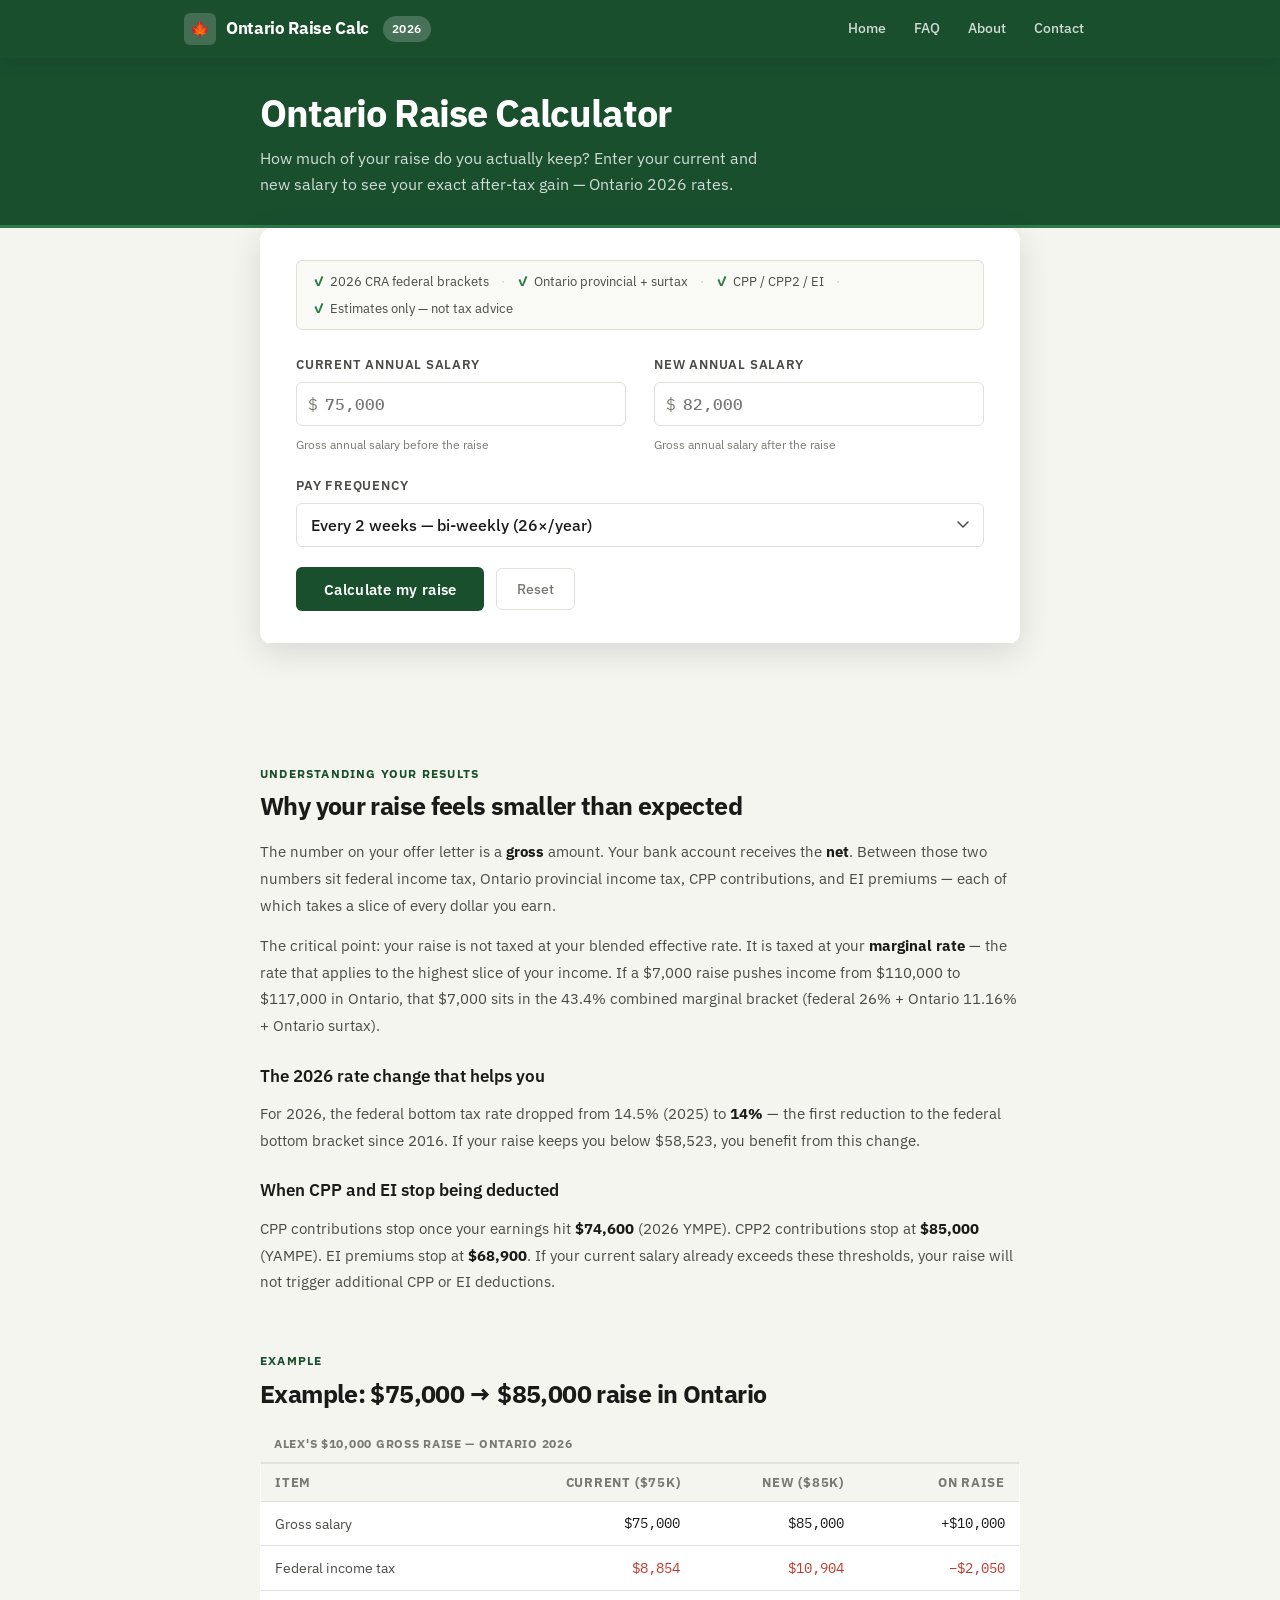
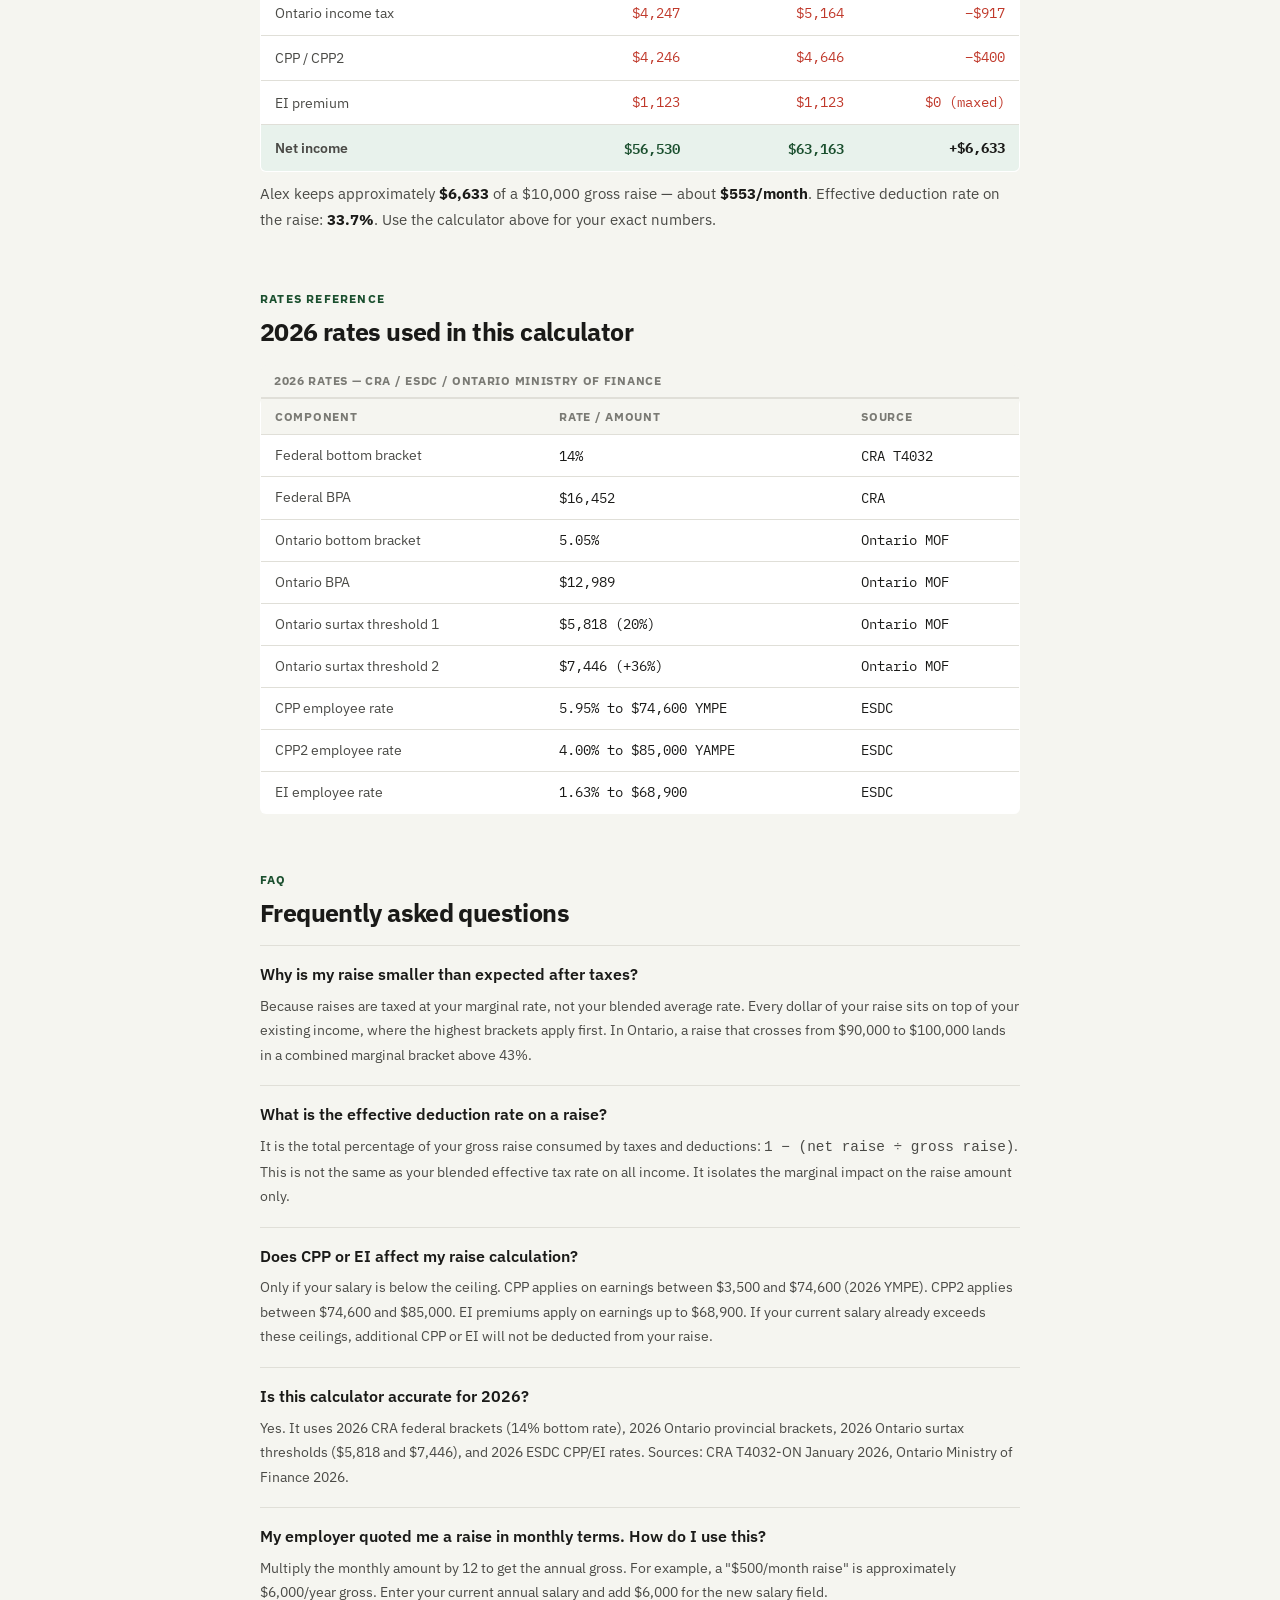
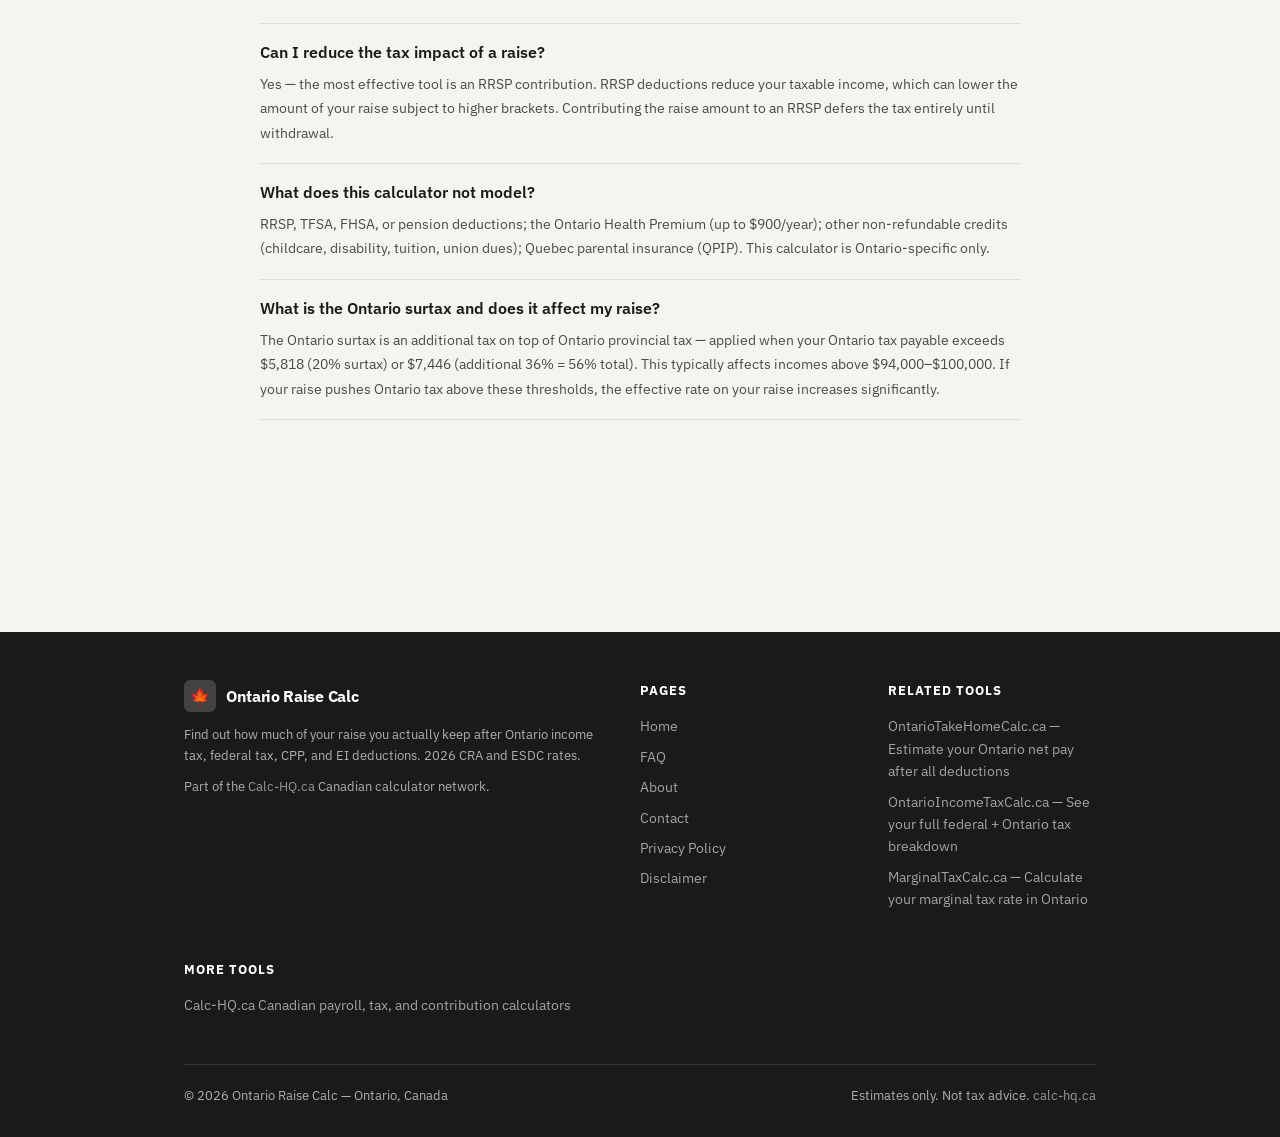
==== index.html @ eb50a8e9 "Audit patch: clean hero overlap, remove body related-tools, fix footer RELATED TOOLS/MORE TOOLS, rem" ====
<!DOCTYPE html>
<html lang="en-CA">
<head>
  <meta charset="UTF-8">
  <meta name="viewport" content="width=device-width, initial-scale=1.0">
  <title>Ontario Raise Calculator 2026 — How Much of Your Raise Do You Keep?</title>
  <meta name="description" content="Calculate how much of your raise you actually keep after Ontario income tax, federal tax, CPP, and EI deductions. 2026 CRA and ESDC rates. Instant results.">
  <meta name="robots" content="index, follow">
  <link rel="canonical" href="https://ontarioraisecalc.ca/">

  <meta property="og:type" content="website">
  <meta property="og:title" content="Ontario Raise Calculator 2026 — How Much Do You Keep?">
  <meta property="og:description" content="Enter your current and new salary to see your real after-tax raise in Ontario. 2026 CRA rates.">
  <meta property="og:url" content="https://ontarioraisecalc.ca/">
  <meta property="og:site_name" content="Ontario Raise Calculator">
  <meta name="twitter:card" content="summary">
  <meta name="twitter:title" content="Ontario Raise Calculator 2026 — How Much Do You Keep?">
  <meta name="twitter:description" content="Enter your current and new salary to see your real after-tax raise in Ontario. 2026 CRA rates.">

  <link rel="stylesheet" href="css/style.css">

  <!-- AdSense -->
  <script async src="https://pagead2.googlesyndication.com/pagead/js/adsbygoogle.js?client=ca-pub-7744853829365165" crossorigin="anonymous"></script>

  <!-- Schema: WebApplication -->
  <script type="application/ld+json">
  {
    "@context": "https://schema.org",
    "@type": "WebApplication",
    "name": "Ontario Raise Calculator",
    "url": "https://ontarioraisecalc.ca/",
    "applicationCategory": "FinanceApplication",
    "operatingSystem": "All",
    "description": "Calculate how much of your raise you actually keep after Ontario income tax, federal income tax, CPP, and EI deductions. 2026 CRA-sourced rates.",
    "offers": { "@type": "Offer", "price": "0", "priceCurrency": "CAD" },
    "creator": { "@type": "Organization", "name": "Calc-HQ.ca", "url": "https://calc-hq.ca" }
  }
  </script>

  <!-- FAQ Schema -->
  <script type="application/ld+json">
  {
    "@context": "https://schema.org",
    "@type": "FAQPage",
    "mainEntity": [
      {
        "@type": "Question",
        "name": "Why is my raise smaller than expected after taxes?",
        "acceptedAnswer": { "@type": "Answer", "text": "Because raises are taxed at your marginal rate, not your average rate. In Ontario, if your raise pushes income into a higher bracket, that portion is taxed at a higher percentage — plus CPP and EI take additional slices on lower income levels." }
      },
      {
        "@type": "Question",
        "name": "What is the effective tax rate on a raise?",
        "acceptedAnswer": { "@type": "Answer", "text": "The effective tax/deduction rate on your raise equals 1 minus (net increase ÷ gross raise). This shows the marginal impact on the raise amount only — always higher than your blended effective rate on total income." }
      },
      {
        "@type": "Question",
        "name": "Does CPP or EI affect my raise calculation?",
        "acceptedAnswer": { "@type": "Answer", "text": "Only if your salary is below the CPP or EI ceiling. CPP applies on earnings between $3,500 and $74,600 (2026 YMPE). CPP2 applies between $74,600 and $85,000. EI premiums apply on earnings up to $68,900. If your current salary already exceeds these ceilings, a raise will not trigger additional CPP or EI." }
      },
      {
        "@type": "Question",
        "name": "Is this calculator accurate for 2026?",
        "acceptedAnswer": { "@type": "Answer", "text": "Yes. Uses 2026 CRA federal brackets (14% bottom rate), Ontario provincial brackets, Ontario surtax thresholds ($5,818 and $7,446), and 2026 ESDC CPP/EI rates. Sources: CRA T4032-ON and Ontario Ministry of Finance." }
      }
    ]
  }
  </script>
</head>
<body>

<!-- HEADER -->
<header class="site-header">
  <div class="container">
    <div class="header-inner">
      <a href="/" class="logo">
        <span class="logo-icon">🍁</span>
        Ontario Raise Calc
        <span class="year-badge">2026</span>
      </a>
      <nav class="header-nav" aria-label="Site navigation">
        <a href="index.html">Home</a>
        <a href="faq.html">FAQ</a>
        <a href="about.html">About</a>
        <a href="contact.html">Contact</a>
      </nav>
    </div>
  </div>
</header>

<!-- HERO -->
<section class="hero">
  <div class="container">
    <div class="content-width">
      <h1>Ontario Raise Calculator</h1>
      <p>How much of your raise do you actually keep? Enter your current and new salary to see your exact after-tax gain — Ontario 2026 rates.</p>
    </div>
  </div>
</section>

<!-- CALCULATOR CARD (overlaps hero) -->
<div class="container">
  <div class="content-width">
    <div class="calc-card" id="calculator">

      <!-- INPUTS -->
      <div class="calc-form-section">

        <!-- Trust strip -->
        <div class="trust-strip">
          <span class="ts-item"><span class="ts-check">✓</span> 2026 CRA federal brackets</span>
          <span class="ts-sep">·</span>
          <span class="ts-item"><span class="ts-check">✓</span> Ontario provincial + surtax</span>
          <span class="ts-sep">·</span>
          <span class="ts-item"><span class="ts-check">✓</span> CPP / CPP2 / EI</span>
          <span class="ts-sep">·</span>
          <span class="ts-item"><span class="ts-check">✓</span> Estimates only — not tax advice</span>
        </div>

        <form id="raise-form" novalidate>
          <div class="form-grid">
            <div class="form-group">
              <label for="current-salary">Current Annual Salary</label>
              <div class="input-prefix-wrap">
                <span class="input-prefix">$</span>
                <input type="text" id="current-salary" name="current-salary"
                       inputmode="decimal" autocomplete="off"
                       placeholder="75,000" aria-describedby="current-salary-hint">
              </div>
              <span class="field-hint" id="current-salary-hint">Gross annual salary before the raise</span>
            </div>

            <div class="form-group">
              <label for="new-salary">New Annual Salary</label>
              <div class="input-prefix-wrap">
                <span class="input-prefix">$</span>
                <input type="text" id="new-salary" name="new-salary"
                       inputmode="decimal" autocomplete="off"
                       placeholder="82,000" aria-describedby="new-salary-hint">
              </div>
              <span class="field-hint" id="new-salary-hint">Gross annual salary after the raise</span>
            </div>

            <div class="form-group full">
              <label for="pay-frequency">Pay Frequency</label>
              <select id="pay-frequency" name="pay-frequency">
                <option value="biweekly" selected>Every 2 weeks — bi-weekly (26×/year)</option>
                <option value="weekly">Weekly (52×/year)</option>
                <option value="semimonthly">Semi-monthly (24×/year)</option>
                <option value="monthly">Monthly (12×/year)</option>
                <option value="annual">Annual lump sum</option>
              </select>
            </div>
          </div>

          <p id="calc-error" class="calc-error" role="alert" hidden></p>

          <div class="btn-row">
            <button type="submit" class="calc-btn">Calculate my raise</button>
            <button type="button" id="reset-btn" class="reset-btn">Reset</button>
          </div>
        </form>
      </div>

      <!-- RESULTS -->
      <div class="calc-results-section" id="result-section" hidden>

        <!-- Plain-English summary -->
        <div class="result-summary" id="res-summary"></div>

        <!-- Net raise headline -->
        <div class="results-header">
          <div class="net-raise-display">
            <div class="net-raise-label">Net Annual Raise</div>
            <div class="net-raise-amount" id="res-net-annual">—</div>
            <div class="net-raise-sub">After all deductions</div>
          </div>
          <div class="effective-rate-chip" id="res-effective-rate-chip">—% taken by deductions</div>
        </div>

        <!-- Period cards -->
        <div class="period-grid">
          <div class="period-card highlight">
            <span class="period-card-label">Per pay period</span>
            <span class="period-card-amount" id="res-net-perpay">—</span>
            <span class="period-card-sub" id="res-perpay-label">bi-weekly</span>
          </div>
          <div class="period-card">
            <span class="period-card-label">Per month</span>
            <span class="period-card-amount" id="res-net-monthly">—</span>
            <span class="period-card-sub">net increase</span>
          </div>
          <div class="period-card">
            <span class="period-card-label">Deduction rate</span>
            <span class="period-card-amount" id="res-effective-rate">—</span>
            <span class="period-card-sub">on your raise</span>
          </div>
        </div>

        <!-- Breakdown table -->
        <div class="section-label" style="margin-bottom:8px">Where your raise goes</div>
        <div class="results-breakdown">
          <div class="breakdown-row section-header">Your raise — annual gross vs. deductions</div>
          <div class="breakdown-row">
            <span class="breakdown-label">Gross raise</span>
            <span class="breakdown-value" id="res-gross-raise">—</span>
          </div>
          <div class="breakdown-row section-header">Deductions on the raise</div>
          <div class="breakdown-row">
            <span class="breakdown-label">Additional federal income tax</span>
            <span class="breakdown-value deduction-amount" id="res-federal-diff">—</span>
          </div>
          <div class="breakdown-row">
            <span class="breakdown-label">Additional Ontario income tax</span>
            <span class="breakdown-value deduction-amount" id="res-ontario-diff">—</span>
          </div>
          <div class="breakdown-row">
            <span class="breakdown-label">Additional CPP / CPP2</span>
            <span class="breakdown-value deduction-amount" id="res-cpp-diff">—</span>
          </div>
          <div class="breakdown-row">
            <span class="breakdown-label">Additional EI premium</span>
            <span class="breakdown-value deduction-amount" id="res-ei-diff">—</span>
          </div>
          <div class="breakdown-row total">
            <span class="breakdown-label">Net raise (take-home)</span>
            <span class="breakdown-value" id="res-net-annual-2">—</span>
          </div>
        </div>

        <!-- Before / After -->
        <div class="section-label" style="margin-bottom:8px">Before vs. after your raise</div>
        <div class="before-after-grid">
          <div class="ba-card">
            <span class="ba-label">Current salary</span>
            <span class="ba-gross" id="res-current-gross">—</span>
            <span class="ba-sublabel">Annual net income</span>
            <span class="ba-net" id="res-current-net">—</span>
          </div>
          <div class="ba-arrow">→</div>
          <div class="ba-card new">
            <span class="ba-label">New salary</span>
            <span class="ba-gross" id="res-new-gross">—</span>
            <span class="ba-sublabel">Annual net income</span>
            <span class="ba-net" id="res-new-net">—</span>
          </div>
        </div>

        <p class="disclaimer-note">
          Incremental deductions shown — not total annual deductions. Applies 2026 CRA federal brackets,
          Ontario provincial brackets, Ontario surtax, CPP/CPP2, and EI. Basic personal amounts only.
          Does not include RRSP, OHP, or other credits. Estimates only — not tax advice.
        </p>

      </div><!-- /calc-results-section -->
    </div><!-- /calc-card -->
  </div>
</div>

<!-- Ad slot: post-calculator -->
<div class="container">
  <div class="ad-unit" aria-hidden="true">
    <ins class="adsbygoogle"
         style="display:block"
         data-ad-client="ca-pub-7744853829365165"
         data-ad-slot="auto"
         data-ad-format="auto"
         data-full-width-responsive="true"></ins>
    <script>(adsbygoogle = window.adsbygoogle || []).push({});</script>
  </div>
</div>

<!-- PAGE CONTENT -->
<div class="page-content">
  <div class="container">
    <div class="content-width">

      <!-- Why your raise feels smaller -->
      <div class="section">
        <div class="section-label">Understanding Your Results</div>
        <h2>Why your raise feels smaller than expected</h2>
        <p>The number on your offer letter is a <strong>gross</strong> amount. Your bank account receives the <strong>net</strong>. Between those two numbers sit federal income tax, Ontario provincial income tax, CPP contributions, and EI premiums — each of which takes a slice of every dollar you earn.</p>
        <p>The critical point: your raise is not taxed at your blended effective rate. It is taxed at your <strong>marginal rate</strong> — the rate that applies to the highest slice of your income. If a $7,000 raise pushes income from $110,000 to $117,000 in Ontario, that $7,000 sits in the 43.4% combined marginal bracket (federal 26% + Ontario 11.16% + Ontario surtax).</p>

        <h3>The 2026 rate change that helps you</h3>
        <p>For 2026, the federal bottom tax rate dropped from 14.5% (2025) to <strong>14%</strong> — the first reduction to the federal bottom bracket since 2016. If your raise keeps you below $58,523, you benefit from this change.</p>

        <h3>When CPP and EI stop being deducted</h3>
        <p>CPP contributions stop once your earnings hit <strong>$74,600</strong> (2026 YMPE). CPP2 contributions stop at <strong>$85,000</strong> (YAMPE). EI premiums stop at <strong>$68,900</strong>. If your current salary already exceeds these thresholds, your raise will not trigger additional CPP or EI deductions.</p>
      </div>

      <!-- Example calculation -->
      <div class="section">
        <div class="section-label">Example</div>
        <h2>Example: $75,000 → $85,000 raise in Ontario</h2>
        <div class="example-table-wrap">
          <table class="example-table" aria-label="Example raise calculation">
            <caption>Alex's $10,000 gross raise — Ontario 2026</caption>
            <thead>
              <tr>
                <th>Item</th>
                <th>Current ($75K)</th>
                <th>New ($85K)</th>
                <th>On raise</th>
              </tr>
            </thead>
            <tbody>
              <tr><td>Gross salary</td><td>$75,000</td><td>$85,000</td><td>+$10,000</td></tr>
              <tr class="deduct"><td>Federal income tax</td><td>$8,854</td><td>$10,904</td><td>−$2,050</td></tr>
              <tr class="deduct"><td>Ontario income tax</td><td>$4,247</td><td>$5,164</td><td>−$917</td></tr>
              <tr class="deduct"><td>CPP / CPP2</td><td>$4,246</td><td>$4,646</td><td>−$400</td></tr>
              <tr class="deduct"><td>EI premium</td><td>$1,123</td><td>$1,123</td><td>$0 (maxed)</td></tr>
              <tr><td>Net income</td><td>$56,530</td><td>$63,163</td><td><strong>+$6,633</strong></td></tr>
            </tbody>
          </table>
        </div>
        <p class="example-note">Alex keeps approximately <strong>$6,633</strong> of a $10,000 gross raise — about <strong>$553/month</strong>. Effective deduction rate on the raise: <strong>33.7%</strong>. Use the calculator above for your exact numbers.</p>
      </div>

      <!-- 2026 rates used -->
      <div class="section">
        <div class="section-label">Rates Reference</div>
        <h2>2026 rates used in this calculator</h2>
        <div class="rate-table-wrap">
          <table class="rate-table" aria-label="2026 tax rates">
            <caption>2026 rates — CRA / ESDC / Ontario Ministry of Finance</caption>
            <thead>
              <tr><th>Component</th><th>Rate / Amount</th><th>Source</th></tr>
            </thead>
            <tbody>
              <tr><td>Federal bottom bracket</td><td>14%</td><td>CRA T4032</td></tr>
              <tr><td>Federal BPA</td><td>$16,452</td><td>CRA</td></tr>
              <tr><td>Ontario bottom bracket</td><td>5.05%</td><td>Ontario MOF</td></tr>
              <tr><td>Ontario BPA</td><td>$12,989</td><td>Ontario MOF</td></tr>
              <tr><td>Ontario surtax threshold 1</td><td>$5,818 (20%)</td><td>Ontario MOF</td></tr>
              <tr><td>Ontario surtax threshold 2</td><td>$7,446 (+36%)</td><td>Ontario MOF</td></tr>
              <tr><td>CPP employee rate</td><td>5.95% to $74,600 YMPE</td><td>ESDC</td></tr>
              <tr><td>CPP2 employee rate</td><td>4.00% to $85,000 YAMPE</td><td>ESDC</td></tr>
              <tr><td>EI employee rate</td><td>1.63% to $68,900</td><td>ESDC</td></tr>
            </tbody>
          </table>
        </div>
      </div>

      <!-- FAQ -->
      <div class="section">
        <div class="section-label">FAQ</div>
        <h2>Frequently asked questions</h2>
        <div class="faq-list">

          <div class="faq-item">
            <h3>Why is my raise smaller than expected after taxes?</h3>
            <p>Because raises are taxed at your marginal rate, not your blended average rate. Every dollar of your raise sits on top of your existing income, where the highest brackets apply first. In Ontario, a raise that crosses from $90,000 to $100,000 lands in a combined marginal bracket above 43%.</p>
          </div>

          <div class="faq-item">
            <h3>What is the effective deduction rate on a raise?</h3>
            <p>It is the total percentage of your gross raise consumed by taxes and deductions: <code>1 − (net raise ÷ gross raise)</code>. This is not the same as your blended effective tax rate on all income. It isolates the marginal impact on the raise amount only.</p>
          </div>

          <div class="faq-item">
            <h3>Does CPP or EI affect my raise calculation?</h3>
            <p>Only if your salary is below the ceiling. CPP applies on earnings between $3,500 and $74,600 (2026 YMPE). CPP2 applies between $74,600 and $85,000. EI premiums apply on earnings up to $68,900. If your current salary already exceeds these ceilings, additional CPP or EI will not be deducted from your raise.</p>
          </div>

          <div class="faq-item">
            <h3>Is this calculator accurate for 2026?</h3>
            <p>Yes. It uses 2026 CRA federal brackets (14% bottom rate), 2026 Ontario provincial brackets, 2026 Ontario surtax thresholds ($5,818 and $7,446), and 2026 ESDC CPP/EI rates. Sources: CRA T4032-ON January 2026, Ontario Ministry of Finance 2026.</p>
          </div>

          <div class="faq-item">
            <h3>My employer quoted me a raise in monthly terms. How do I use this?</h3>
            <p>Multiply the monthly amount by 12 to get the annual gross. For example, a "$500/month raise" is approximately $6,000/year gross. Enter your current annual salary and add $6,000 for the new salary field.</p>
          </div>

          <div class="faq-item">
            <h3>Can I reduce the tax impact of a raise?</h3>
            <p>Yes — the most effective tool is an RRSP contribution. RRSP deductions reduce your taxable income, which can lower the amount of your raise subject to higher brackets. Contributing the raise amount to an RRSP defers the tax entirely until withdrawal.</p>
          </div>

          <div class="faq-item">
            <h3>What does this calculator not model?</h3>
            <p>RRSP, TFSA, FHSA, or pension deductions; the Ontario Health Premium (up to $900/year); other non-refundable credits (childcare, disability, tuition, union dues); Quebec parental insurance (QPIP). This calculator is Ontario-specific only.</p>
          </div>

          <div class="faq-item">
            <h3>What is the Ontario surtax and does it affect my raise?</h3>
            <p>The Ontario surtax is an additional tax on top of Ontario provincial tax — applied when your Ontario tax payable exceeds $5,818 (20% surtax) or $7,446 (additional 36% = 56% total). This typically affects incomes above $94,000–$100,000. If your raise pushes Ontario tax above these thresholds, the effective rate on your raise increases significantly.</p>
          </div>

        </div>
      </div>



    </div><!-- /content-width -->
  </div><!-- /container -->
</div><!-- /page-content -->

<!-- Ad slot: pre-footer -->
<div class="container">
  <div class="ad-unit" aria-hidden="true">
    <ins class="adsbygoogle"
         style="display:block"
         data-ad-client="ca-pub-7744853829365165"
         data-ad-slot="auto"
         data-ad-format="auto"
         data-full-width-responsive="true"></ins>
    <script>(adsbygoogle = window.adsbygoogle || []).push({});</script>
  </div>
</div>

<!-- FOOTER -->
<footer class="site-footer">
  <div class="container">
    <div class="footer-grid">
      <div class="footer-brand">
        <div class="logo">
          <span class="logo-icon">🍁</span>
          Ontario Raise Calc
        </div>
        <p>Find out how much of your raise you actually keep after Ontario income tax, federal tax, CPP, and EI deductions. 2026 CRA and ESDC rates.</p>
        <p style="margin-top:10px;">Part of the <a href="https://calc-hq.ca" target="_blank" rel="noopener" style="color:rgba(255,255,255,0.55)">Calc-HQ.ca</a> Canadian calculator network.</p>
      </div>
      <div class="footer-col">
        <h4>Pages</h4>
        <a href="index.html">Home</a>
        <a href="faq.html">FAQ</a>
        <a href="about.html">About</a>
        <a href="contact.html">Contact</a>
        <a href="privacy-policy.html">Privacy Policy</a>
        <a href="disclaimer.html">Disclaimer</a>
      </div>
      <div class="footer-col">
        <h4>RELATED TOOLS</h4>
        <a href="https://ontariotakehomecalc.ca" rel="noopener">OntarioTakeHomeCalc.ca — Estimate your Ontario net pay after all deductions</a>
        <a href="https://ontarioincometaxcalc.ca" rel="noopener">OntarioIncomeTaxCalc.ca — See your full federal + Ontario tax breakdown</a>
        <a href="https://marginaltaxcalc.ca" rel="noopener">MarginalTaxCalc.ca — Calculate your marginal tax rate in Ontario</a>
      </div>
      <div class="footer-col">
        <h4>MORE TOOLS</h4>
        <a href="https://calc-hq.ca" class="more-tools-link" target="_blank" rel="noopener noreferrer">
          <span class="more-tools-title">Calc-HQ.ca</span>
          <span class="subtext">Canadian payroll, tax, and contribution calculators</span>
        </a>
      </div>
    </div>
    <div class="footer-bottom">
      <span>© 2026 Ontario Raise Calc — Ontario, Canada</span>
      <span>Estimates only. Not tax advice. <a href="https://calc-hq.ca" target="_blank" rel="noopener">calc-hq.ca</a></span>
    </div>
  </div>
</footer>

<script src="js/config.js"></script>
<script src="js/calculator.js"></script>
<script src="js/network.js"></script>

<!-- Wire up results display to calculator.js -->
<script>
(function() {
  // calculator.js uses calculateRaise() which targets DOM ids directly.
  // Wire results section visibility toggle.
  var origCalc = window.calculateRaise;
  if (typeof origCalc === 'function') {
    // Override result section show — calculator.js already does resultEl.hidden = false
    // Nothing extra needed; calculator.js targets #result-section directly.
  }

  // Sync effective rate chip
  var observer = new MutationObserver(function() {
    var rateEl = document.getElementById('res-effective-rate');
    var chipEl = document.getElementById('res-effective-rate-chip');
    if (rateEl && chipEl && rateEl.textContent !== '—') {
      chipEl.textContent = rateEl.textContent + ' taken by deductions';
    }
  });
  var rateEl = document.getElementById('res-effective-rate');
  if (rateEl) observer.observe(rateEl, { childList: true, characterData: true, subtree: true });
})();
</script>

</body>
</html>
---- css/style.css ----
/* Ontario Raise Calculator — Main Stylesheet */
/* Aesthetic: Clean government-grade authority with a modern twist */
/* Fonts: IBM Plex Sans (body) + IBM Plex Mono (numbers) */
/* Style system: aligned with ontariotakehomecalc.ca / ontarioincometaxcalc.ca */

@import url('https://fonts.googleapis.com/css2?family=IBM+Plex+Sans:wght@300;400;500;600;700&family=IBM+Plex+Mono:wght@400;500;600&display=swap');

/* ─── CSS VARIABLES ──────────────────────────────────────────────────────────── */
:root {
  --bg:         #f5f5f0;
  --surface:    #ffffff;
  --surface-2:  #f9f9f6;
  --border:     #e0dfd8;
  --border-2:   #c8c7be;

  --text-primary:   #1a1a18;
  --text-secondary: #4a4a46;
  --text-muted:     #7a7a74;

  --accent:       #1a4f2e;
  --accent-light: #e8f2ec;
  --accent-mid:   #2d7a47;
  --accent-hover: #153d24;

  --red:    #c0392b;
  --amber:  #c47a00;

  --radius:    6px;
  --radius-lg: 12px;
  --shadow-sm: 0 1px 3px rgba(0,0,0,0.08);
  --shadow:    0 4px 16px rgba(0,0,0,0.10);
  --shadow-lg: 0 8px 32px rgba(0,0,0,0.12);

  --max-width:     960px;
  --content-width: 760px;
}

/* ─── RESET ──────────────────────────────────────────────────────────────────── */
*, *::before, *::after { box-sizing: border-box; margin: 0; padding: 0; }
html { scroll-behavior: smooth; }
body {
  font-family: 'IBM Plex Sans', sans-serif;
  background: var(--bg);
  color: var(--text-primary);
  font-size: 16px;
  line-height: 1.65;
  -webkit-font-smoothing: antialiased;
  overflow-x: hidden;
}
img { max-width: 100%; }
a { color: var(--accent); text-decoration: none; }
a:hover { color: var(--accent-hover); text-decoration: underline; }

/* ─── LAYOUT ──────────────────────────────────────────────────────────────────── */
.container {
  max-width: var(--max-width);
  margin: 0 auto;
  padding: 0 24px;
}
.content-width {
  max-width: var(--content-width);
  margin: 0 auto;
}

/* ─── HEADER ──────────────────────────────────────────────────────────────────── */
.site-header {
  background: var(--accent);
  color: #fff;
  padding: 0;
  position: sticky;
  top: 0;
  z-index: 100;
  box-shadow: var(--shadow);
}
.header-inner {
  display: flex;
  align-items: center;
  justify-content: space-between;
  height: 58px;
}
.logo {
  font-size: 1.05rem;
  font-weight: 700;
  color: #fff;
  letter-spacing: -0.02em;
  display: flex;
  align-items: center;
  gap: 10px;
  text-decoration: none;
}
.logo:hover { color: rgba(255,255,255,0.88); text-decoration: none; }
.logo-icon {
  width: 32px;
  height: 32px;
  background: rgba(255,255,255,0.18);
  border-radius: 6px;
  display: flex;
  align-items: center;
  justify-content: center;
  font-size: 1rem;
}
.year-badge {
  background: rgba(255,255,255,0.20);
  color: #fff;
  font-size: 0.75rem;
  font-weight: 600;
  padding: 3px 9px;
  border-radius: 20px;
  letter-spacing: 0.04em;
  margin-left: 4px;
}
.header-nav {
  display: flex;
  align-items: center;
  gap: 4px;
}
.header-nav a {
  color: rgba(255,255,255,0.80);
  font-size: 0.875rem;
  font-weight: 500;
  padding: 6px 12px;
  border-radius: var(--radius);
  transition: background 0.15s, color 0.15s;
  text-decoration: none;
}
.header-nav a:hover {
  color: #fff;
  background: rgba(255,255,255,0.15);
  text-decoration: none;
}

/* ─── HERO ────────────────────────────────────────────────────────────────────── */
.hero {
  background: var(--accent);
  color: #fff;
  padding: 32px 20px 28px;
  border-bottom: 3px solid var(--accent-mid);
}
.hero h1 {
  font-size: clamp(1.7rem, 3.5vw, 2.4rem);
  font-weight: 700;
  letter-spacing: -0.03em;
  line-height: 1.2;
  margin-bottom: 10px;
  text-wrap: balance;
}
.hero p {
  font-size: 1rem;
  color: rgba(255,255,255,0.80);
  max-width: 520px;
  line-height: 1.6;
}

/* ─── CALCULATOR CARD ────────────────────────────────────────────────────────── */
.calc-card {
  background: var(--surface);
  border-radius: var(--radius-lg);
  box-shadow: var(--shadow-lg);
  position: relative;
  overflow: hidden;
}
.calc-form-section {
  padding: 32px 36px;
  border-bottom: 1px solid var(--border);
}
.calc-results-section {
  padding: 32px 36px;
  background: var(--surface-2);
}

/* ─── TRUST STRIP ────────────────────────────────────────────────────────────── */
.trust-strip {
  display: flex;
  flex-wrap: wrap;
  align-items: center;
  gap: 6px 12px;
  background: var(--surface-2);
  border: 1px solid var(--border);
  border-radius: var(--radius);
  padding: 10px 16px;
  margin-bottom: 24px;
  font-size: 0.8rem;
  color: var(--text-secondary);
}
.ts-item {
  display: flex;
  align-items: center;
  gap: 5px;
}
.ts-item .ts-check { color: var(--accent-mid); font-weight: 700; }
.ts-sep { color: var(--border-2); }

/* ─── FORM ───────────────────────────────────────────────────────────────────── */
.form-grid {
  display: grid;
  grid-template-columns: 1fr 1fr;
  gap: 20px 28px;
  align-items: end;
  margin-bottom: 20px;
}
.form-group {
  display: flex;
  flex-direction: column;
  gap: 6px;
}
.form-group.full { grid-column: 1 / -1; }
label {
  font-size: 0.825rem;
  font-weight: 600;
  color: var(--text-secondary);
  text-transform: uppercase;
  letter-spacing: 0.06em;
}
.field-hint {
  font-size: 0.78rem;
  color: var(--text-muted);
  margin-top: 2px;
}
.input-prefix-wrap {
  position: relative;
}
.input-prefix {
  position: absolute;
  left: 12px;
  top: 50%;
  transform: translateY(-50%);
  color: var(--text-muted);
  font-size: 1rem;
  font-family: 'IBM Plex Mono', monospace;
  pointer-events: none;
}
input[type="text"],
select {
  width: 100%;
  padding: 11px 14px;
  border: 1.5px solid var(--border);
  border-radius: var(--radius);
  background: var(--surface);
  color: var(--text-primary);
  font-family: 'IBM Plex Mono', monospace;
  font-size: 1rem;
  font-weight: 500;
  transition: border-color 0.15s, box-shadow 0.15s;
  appearance: none;
  -webkit-appearance: none;
}
.input-prefix-wrap input[type="text"] { padding-left: 28px; }
input[type="text"]:focus,
select:focus {
  outline: none;
  border-color: var(--accent);
  box-shadow: 0 0 0 3px var(--accent-light);
}
select {
  background-image: url("data:image/svg+xml,%3Csvg xmlns='http://www.w3.org/2000/svg' width='12' height='8' viewBox='0 0 12 8'%3E%3Cpath d='M1 1l5 5 5-5' stroke='%234a4a46' stroke-width='1.5' fill='none' stroke-linecap='round'/%3E%3C/svg%3E");
  background-repeat: no-repeat;
  background-position: right 14px center;
  padding-right: 36px;
  cursor: pointer;
  font-family: 'IBM Plex Sans', sans-serif;
}

/* ─── BUTTONS ────────────────────────────────────────────────────────────────── */
.btn-row {
  display: flex;
  gap: 12px;
  align-items: center;
  flex-wrap: wrap;
  margin-top: 4px;
}
.calc-btn {
  background: var(--accent);
  color: #fff;
  border: none;
  border-radius: var(--radius);
  padding: 12px 28px;
  font-family: 'IBM Plex Sans', sans-serif;
  font-size: 0.95rem;
  font-weight: 600;
  cursor: pointer;
  transition: background 0.15s, transform 0.1s;
  letter-spacing: 0.02em;
}
.calc-btn:hover { background: var(--accent-hover); }
.calc-btn:active { transform: translateY(1px); }
.reset-btn {
  background: transparent;
  color: var(--text-muted);
  border: 1.5px solid var(--border);
  border-radius: var(--radius);
  padding: 11px 20px;
  font-family: 'IBM Plex Sans', sans-serif;
  font-size: 0.875rem;
  font-weight: 500;
  cursor: pointer;
  transition: color 0.15s, border-color 0.15s;
}
.reset-btn:hover { color: var(--text-secondary); border-color: var(--border-2); }

/* ─── CALC ERROR ─────────────────────────────────────────────────────────────── */
.calc-error {
  color: var(--red);
  font-size: 0.875rem;
  font-weight: 500;
  margin-bottom: 12px;
}

/* ─── RESULTS PLACEHOLDER ────────────────────────────────────────────────────── */
.results-placeholder {
  text-align: center;
  padding: 40px 0;
  color: var(--text-muted);
}
.results-placeholder p { font-size: 0.95rem; margin-top: 8px; }

/* ─── RESULTS HEADER ─────────────────────────────────────────────────────────── */
.results-header {
  display: flex;
  align-items: flex-end;
  justify-content: space-between;
  margin-bottom: 24px;
  gap: 16px;
  flex-wrap: wrap;
}
.net-raise-display {
  display: flex;
  flex-direction: column;
  gap: 2px;
}
.net-raise-label {
  font-size: 0.8rem;
  font-weight: 600;
  text-transform: uppercase;
  letter-spacing: 0.06em;
  color: var(--text-muted);
}
.net-raise-amount {
  font-family: 'IBM Plex Mono', monospace;
  font-size: clamp(1.8rem, 4vw, 2.6rem);
  font-weight: 600;
  color: var(--accent);
  letter-spacing: -0.03em;
  line-height: 1;
}
.net-raise-sub {
  font-size: 0.85rem;
  color: var(--text-muted);
  margin-top: 4px;
}
.effective-rate-chip {
  background: var(--accent-light);
  color: var(--accent);
  font-size: 0.85rem;
  font-weight: 600;
  padding: 6px 14px;
  border-radius: 20px;
  white-space: nowrap;
}

/* ─── PERIOD CARDS ───────────────────────────────────────────────────────────── */
.period-grid {
  display: grid;
  grid-template-columns: repeat(3, 1fr);
  gap: 12px;
  margin-bottom: 24px;
}
.period-card {
  background: var(--surface);
  border: 1px solid var(--border);
  border-radius: var(--radius);
  padding: 14px 16px;
  display: flex;
  flex-direction: column;
  gap: 4px;
}
.period-card-label {
  font-size: 0.75rem;
  font-weight: 700;
  text-transform: uppercase;
  letter-spacing: 0.06em;
  color: var(--text-muted);
}
.period-card-amount {
  font-family: 'IBM Plex Mono', monospace;
  font-size: 1.05rem;
  font-weight: 600;
  color: var(--text-primary);
  letter-spacing: -0.02em;
}
.period-card-sub {
  font-size: 0.75rem;
  color: var(--text-muted);
}
.period-card.highlight {
  border-color: var(--accent);
  background: var(--accent-light);
}
.period-card.highlight .period-card-amount { color: var(--accent); }

/* ─── SUMMARY CALLOUT ────────────────────────────────────────────────────────── */
.result-summary {
  background: var(--accent-light);
  border: 1px solid rgba(45,122,71,0.20);
  border-left: 3px solid var(--accent);
  border-radius: var(--radius);
  padding: 14px 18px;
  font-size: 0.93rem;
  line-height: 1.6;
  color: var(--text-primary);
  margin-bottom: 24px;
}

/* ─── BREAKDOWN TABLE ────────────────────────────────────────────────────────── */
.results-breakdown {
  display: flex;
  flex-direction: column;
  gap: 0;
  border: 1px solid var(--border);
  border-radius: var(--radius);
  overflow: hidden;
  margin-bottom: 20px;
}
.breakdown-row {
  display: flex;
  align-items: center;
  justify-content: space-between;
  padding: 11px 16px;
  border-bottom: 1px solid var(--border);
  gap: 12px;
}
.breakdown-row:last-child { border-bottom: none; }
.breakdown-row:hover { background: var(--surface); }
.breakdown-row.section-header {
  background: #f0f0eb;
  font-size: 0.75rem;
  font-weight: 700;
  text-transform: uppercase;
  letter-spacing: 0.08em;
  color: var(--text-muted);
  padding: 7px 16px;
  border-bottom: 1px solid var(--border-2);
}
.breakdown-row.total {
  background: var(--accent);
  color: #fff;
  font-weight: 700;
  border-bottom: none;
}
.breakdown-row.total:hover { background: var(--accent-hover); }
.breakdown-label {
  font-size: 0.9rem;
  color: var(--text-secondary);
}
.breakdown-row.total .breakdown-label { color: rgba(255,255,255,0.85); }
.breakdown-value {
  font-family: 'IBM Plex Mono', monospace;
  font-size: 0.9rem;
  font-weight: 500;
  color: var(--text-primary);
  white-space: nowrap;
}
.breakdown-row.total .breakdown-value { color: #fff; font-size: 1rem; }
.deduction-amount { color: var(--red); }

/* ─── BEFORE / AFTER ─────────────────────────────────────────────────────────── */
.before-after-grid {
  display: grid;
  grid-template-columns: 1fr auto 1fr;
  gap: 16px;
  align-items: center;
  margin-bottom: 20px;
}
.ba-card {
  background: var(--surface);
  border: 1px solid var(--border);
  border-radius: var(--radius);
  padding: 16px 20px;
  display: flex;
  flex-direction: column;
  gap: 4px;
}
.ba-card.new { border-color: var(--accent); background: var(--accent-light); }
.ba-label {
  font-size: 0.75rem;
  font-weight: 700;
  text-transform: uppercase;
  letter-spacing: 0.06em;
  color: var(--text-muted);
}
.ba-gross {
  font-family: 'IBM Plex Mono', monospace;
  font-size: 1.15rem;
  font-weight: 600;
  color: var(--text-primary);
}
.ba-card.new .ba-gross { color: var(--accent); }
.ba-sublabel {
  font-size: 0.75rem;
  color: var(--text-muted);
  margin-top: 6px;
}
.ba-net {
  font-family: 'IBM Plex Mono', monospace;
  font-size: 1rem;
  font-weight: 500;
  color: var(--text-secondary);
}
.ba-arrow {
  font-size: 1.5rem;
  color: var(--border-2);
  text-align: center;
  font-weight: 300;
}
.disclaimer-note {
  font-size: 0.78rem;
  color: var(--text-muted);
  padding: 10px 14px;
  background: #fffbf0;
  border: 1px solid #e8d88a;
  border-radius: var(--radius);
  margin-top: 16px;
  line-height: 1.5;
}

/* ─── CONTENT SECTIONS ───────────────────────────────────────────────────────── */
.page-content {
  padding: 64px 0;
}
.section {
  margin-bottom: 56px;
}
.section-label {
  font-size: 0.75rem;
  font-weight: 700;
  text-transform: uppercase;
  letter-spacing: 0.1em;
  color: var(--accent);
  margin-bottom: 8px;
}
.section h2 {
  font-size: clamp(1.25rem, 2.5vw, 1.55rem);
  font-weight: 700;
  letter-spacing: -0.025em;
  color: var(--text-primary);
  margin-bottom: 16px;
  line-height: 1.25;
  text-wrap: balance;
}
.section h3 {
  font-size: 1.05rem;
  font-weight: 600;
  color: var(--text-primary);
  margin-bottom: 10px;
  margin-top: 24px;
}
.section p {
  color: var(--text-secondary);
  font-size: 0.95rem;
  line-height: 1.75;
  margin-bottom: 14px;
}
.section ul, .section ol {
  padding-left: 20px;
  color: var(--text-secondary);
  font-size: 0.95rem;
  line-height: 1.75;
}
.section li { margin-bottom: 6px; }
.section strong { color: var(--text-primary); }

/* ─── EXAMPLE TABLE ──────────────────────────────────────────────────────────── */
.example-table-wrap { overflow-x: auto; margin-top: 16px; margin-bottom: 8px; }
.example-note {
  font-size: 0.875rem;
  color: var(--text-muted);
  margin-top: 8px;
  line-height: 1.65;
}
.example-table {
  width: 100%;
  border-collapse: collapse;
  font-size: 0.9rem;
  background: var(--surface);
  border: 1px solid var(--border);
  border-radius: var(--radius);
  overflow: hidden;
}
.example-table caption {
  text-align: left;
  font-size: 0.75rem;
  font-weight: 700;
  color: var(--text-muted);
  text-transform: uppercase;
  letter-spacing: 0.06em;
  padding: 8px 14px;
  background: var(--bg);
  border-bottom: 1px solid var(--border);
}
.example-table th {
  text-align: left;
  padding: 8px 14px;
  background: var(--bg);
  border-bottom: 1px solid var(--border);
  font-size: 0.8rem;
  font-weight: 700;
  color: var(--text-muted);
  text-transform: uppercase;
  letter-spacing: 0.06em;
}
.example-table th:not(:first-child) { text-align: right; }
.example-table td {
  padding: 10px 14px;
  border-bottom: 1px solid var(--border);
  font-size: 0.9rem;
  color: var(--text-secondary);
}
.example-table td:not(:first-child) {
  font-family: 'IBM Plex Mono', monospace;
  text-align: right;
  font-size: 0.875rem;
  color: var(--text-primary);
}
.example-table tr:last-child td { border-bottom: none; background: var(--accent-light); font-weight: 600; }
.example-table tr:last-child td:not(:first-child) { color: var(--accent); }
.example-table .deduct td:not(:first-child) { color: var(--red); }

/* ─── FAQ ────────────────────────────────────────────────────────────────────── */
.faq-list { display: flex; flex-direction: column; }
.faq-item {
  border-bottom: 1px solid var(--border);
  padding: 18px 0;
}
.faq-item:first-child { border-top: 1px solid var(--border); }
.faq-item h3 {
  font-size: 0.975rem;
  font-weight: 600;
  color: var(--text-primary);
  margin-bottom: 8px;
  margin-top: 0;
  line-height: 1.4;
}
.faq-item p {
  font-size: 0.9rem;
  color: var(--text-secondary);
  line-height: 1.7;
  margin-bottom: 0;
}

/* ─── RATE TABLE ─────────────────────────────────────────────────────────────── */
.rate-table-wrap { overflow-x: auto; margin-top: 14px; }
.rate-table {
  width: 100%;
  border-collapse: collapse;
  font-size: 0.875rem;
  background: var(--surface);
  border: 1px solid var(--border);
  border-radius: var(--radius);
  overflow: hidden;
}
.rate-table caption {
  text-align: left;
  font-size: 0.72rem;
  font-weight: 700;
  color: var(--text-muted);
  text-transform: uppercase;
  letter-spacing: 0.06em;
  padding: 7px 14px;
  background: var(--bg);
  border-bottom: 1px solid var(--border);
}
.rate-table th {
  padding: 8px 14px;
  background: var(--bg);
  border-bottom: 1px solid var(--border);
  font-size: 0.75rem;
  font-weight: 700;
  color: var(--text-muted);
  text-transform: uppercase;
  letter-spacing: 0.06em;
  text-align: left;
}
.rate-table td {
  padding: 9px 14px;
  border-bottom: 1px solid var(--border);
  color: var(--text-secondary);
  font-size: 0.875rem;
}
.rate-table td:nth-child(2), .rate-table td:nth-child(3) {
  font-family: 'IBM Plex Mono', monospace;
  font-size: 0.85rem;
  color: var(--text-primary);
}
.rate-table tr:last-child td { border-bottom: none; }

/* ─── NETWORK / RELATED TOOLS ────────────────────────────────────────────────── */
.network-tools {
  display: grid;
  grid-template-columns: repeat(auto-fit, minmax(220px, 1fr));
  gap: 12px;
  margin-top: 16px;
}
.network-tool-card {
  background: var(--surface);
  border: 1px solid var(--border);
  border-radius: var(--radius);
  padding: 16px 18px;
  display: flex;
  flex-direction: column;
  gap: 4px;
  text-decoration: none;
  transition: border-color 0.15s, box-shadow 0.15s;
}
.network-tool-card:hover {
  border-color: var(--accent-mid);
  box-shadow: var(--shadow-sm);
  text-decoration: none;
}
.network-tool-name {
  font-size: 0.925rem;
  font-weight: 600;
  color: var(--text-primary);
}
.network-tool-domain {
  font-family: 'IBM Plex Mono', monospace;
  font-size: 0.72rem;
  color: var(--accent-mid);
  margin-bottom: 4px;
}
.network-tool-desc {
  font-size: 0.83rem;
  color: var(--text-secondary);
  line-height: 1.5;
}
.hub-link {
  margin-top: 16px;
  font-size: 0.875rem;
  color: var(--text-muted);
}
.hub-link a { color: var(--accent-mid); font-weight: 500; }

/* ─── AD SLOTS ───────────────────────────────────────────────────────────────── */
.ad-unit {
  text-align: center;
  margin: 28px auto;
  display: flex;
  align-items: center;
  justify-content: center;
}

/* ─── SUPPORT / LEGAL PAGES ─────────────────────────────────────────────────── */
.page-hero {
  background: var(--accent);
  color: #fff;
  padding: 48px 0;
}
.page-hero h1 {
  font-size: clamp(1.4rem, 3vw, 2rem);
  font-weight: 700;
  letter-spacing: -0.025em;
  text-wrap: balance;
}
.page-hero p {
  color: rgba(255,255,255,0.75);
  margin-top: 8px;
  font-size: 0.95rem;
}
.page-body {
  max-width: 720px;
  margin: 0 auto;
  padding: 56px 24px;
}
.page-body h2 {
  font-size: 1.2rem;
  font-weight: 700;
  color: var(--text-primary);
  margin: 36px 0 10px;
  padding-bottom: 8px;
  border-bottom: 2px solid var(--border);
}
.page-body h2:first-child { margin-top: 0; }
.page-body p, .page-body li {
  font-size: 0.93rem;
  color: var(--text-secondary);
  line-height: 1.75;
  margin-bottom: 12px;
}
.page-body ul { padding-left: 20px; }
.page-body li { margin-bottom: 8px; }
.page-body a { color: var(--accent-mid); }
.page-body strong { color: var(--text-primary); }

/* ─── FOOTER ──────────────────────────────────────────────────────────────────── */
.site-footer {
  background: var(--text-primary);
  color: rgba(255,255,255,0.65);
  padding: 48px 0 32px;
  margin-top: 64px;
}
.footer-grid {
  display: grid;
  grid-template-columns: 2fr 1fr 1fr;
  gap: 40px;
  margin-bottom: 40px;
}
.footer-brand .logo { color: #fff; font-size: 1rem; margin-bottom: 12px; }
.footer-brand p { font-size: 0.82rem; line-height: 1.6; }
.footer-col h4 {
  color: #fff;
  font-size: 0.8rem;
  font-weight: 700;
  text-transform: uppercase;
  letter-spacing: 0.08em;
  margin-bottom: 14px;
}
.footer-col a {
  display: block;
  color: rgba(255,255,255,0.60);
  font-size: 0.85rem;
  margin-bottom: 8px;
  transition: color 0.15s;
  text-decoration: none;
}
.footer-col a:hover { color: #fff; text-decoration: none; }
.footer-bottom {
  border-top: 1px solid rgba(255,255,255,0.12);
  padding-top: 20px;
  display: flex;
  justify-content: space-between;
  align-items: center;
  flex-wrap: wrap;
  gap: 12px;
  font-size: 0.8rem;
}
.footer-bottom a { color: rgba(255,255,255,0.55); }
.footer-bottom a:hover { color: #fff; text-decoration: none; }

/* ─── RESPONSIVE ──────────────────────────────────────────────────────────────── */
@media (max-width: 768px) {
  .header-inner { height: auto; padding-block: 8px; flex-wrap: wrap; gap: 6px; }
  .header-nav { display: flex; flex-wrap: wrap; gap: 4px; }
  .header-nav a { font-size: 0.78rem; padding: 4px 8px; }
  .form-grid { grid-template-columns: 1fr; gap: 16px; }
  .calc-form-section, .calc-results-section { padding: 24px 20px; }
  .period-grid { grid-template-columns: 1fr 1fr; }
  .footer-grid { grid-template-columns: 1fr; gap: 32px; }
  .footer-bottom { flex-direction: column; align-items: flex-start; }
  .results-header { flex-direction: column; align-items: flex-start; }
  .before-after-grid { grid-template-columns: 1fr; gap: 8px; }
  .ba-arrow { display: none; }
  .hero { padding: 24px 16px 20px; }
  .page-content { padding: 40px 0; }
  .section { margin-bottom: 40px; }
  .btn-row { flex-wrap: wrap; }
  .page-body { padding: 40px 16px; }
}
@media (max-width: 480px) {
  .container { padding: 0 16px; }
  .period-grid { grid-template-columns: 1fr; }
  .hero h1 { font-size: 1.5rem; }
  .calc-form-section, .calc-results-section { padding: 20px 16px; }
  .section { margin-bottom: 24px; }
  .page-content { padding: 24px 0; }
  .network-tools { grid-template-columns: 1fr; }
  .calc-btn { width: 100%; }
  .reset-btn { width: 100%; text-align: center; }
  .btn-row { flex-direction: column; }
  .page-body { padding: 32px 12px; }
}
@media (max-width: 360px) {
  .container { padding: 0 12px; }
  .calc-form-section, .calc-results-section { padding: 16px 12px; }
  .hero h1 { font-size: 1.35rem; }
  .page-hero h1 { font-size: 1.3rem; }
}
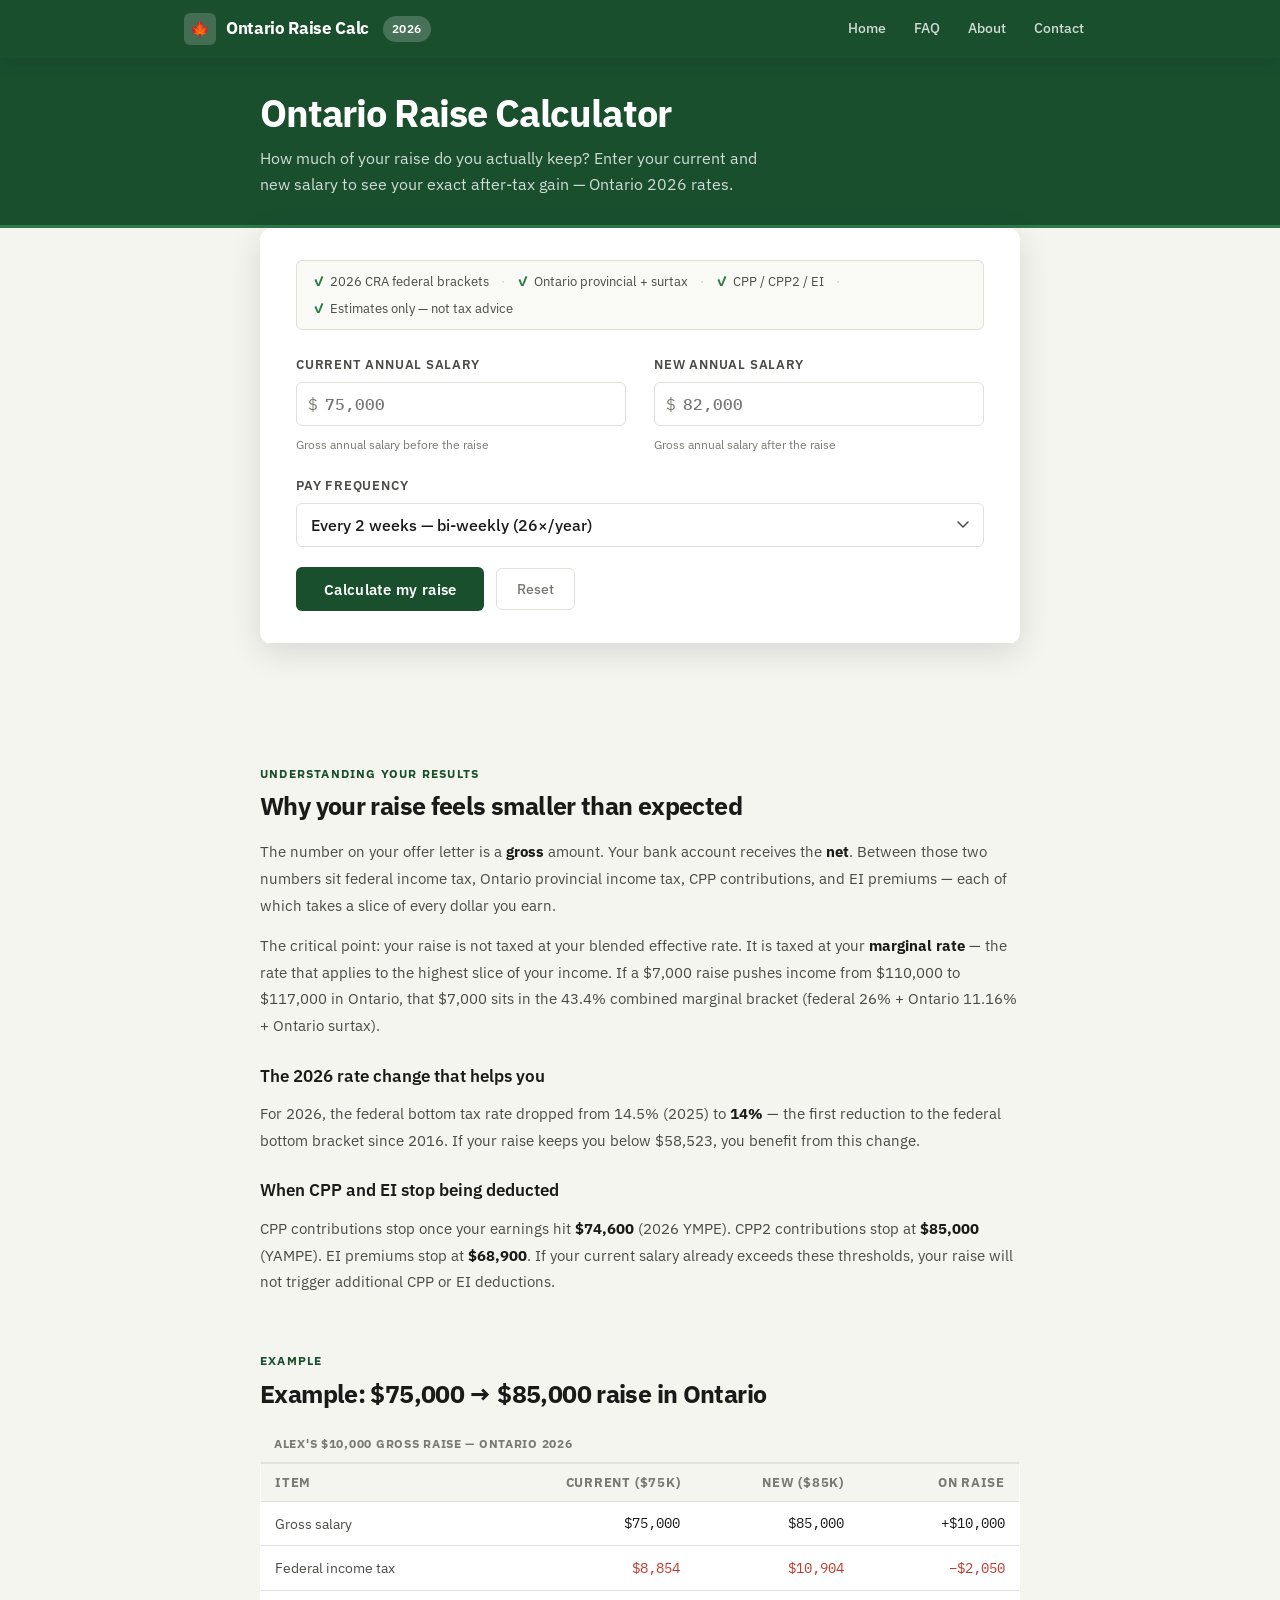
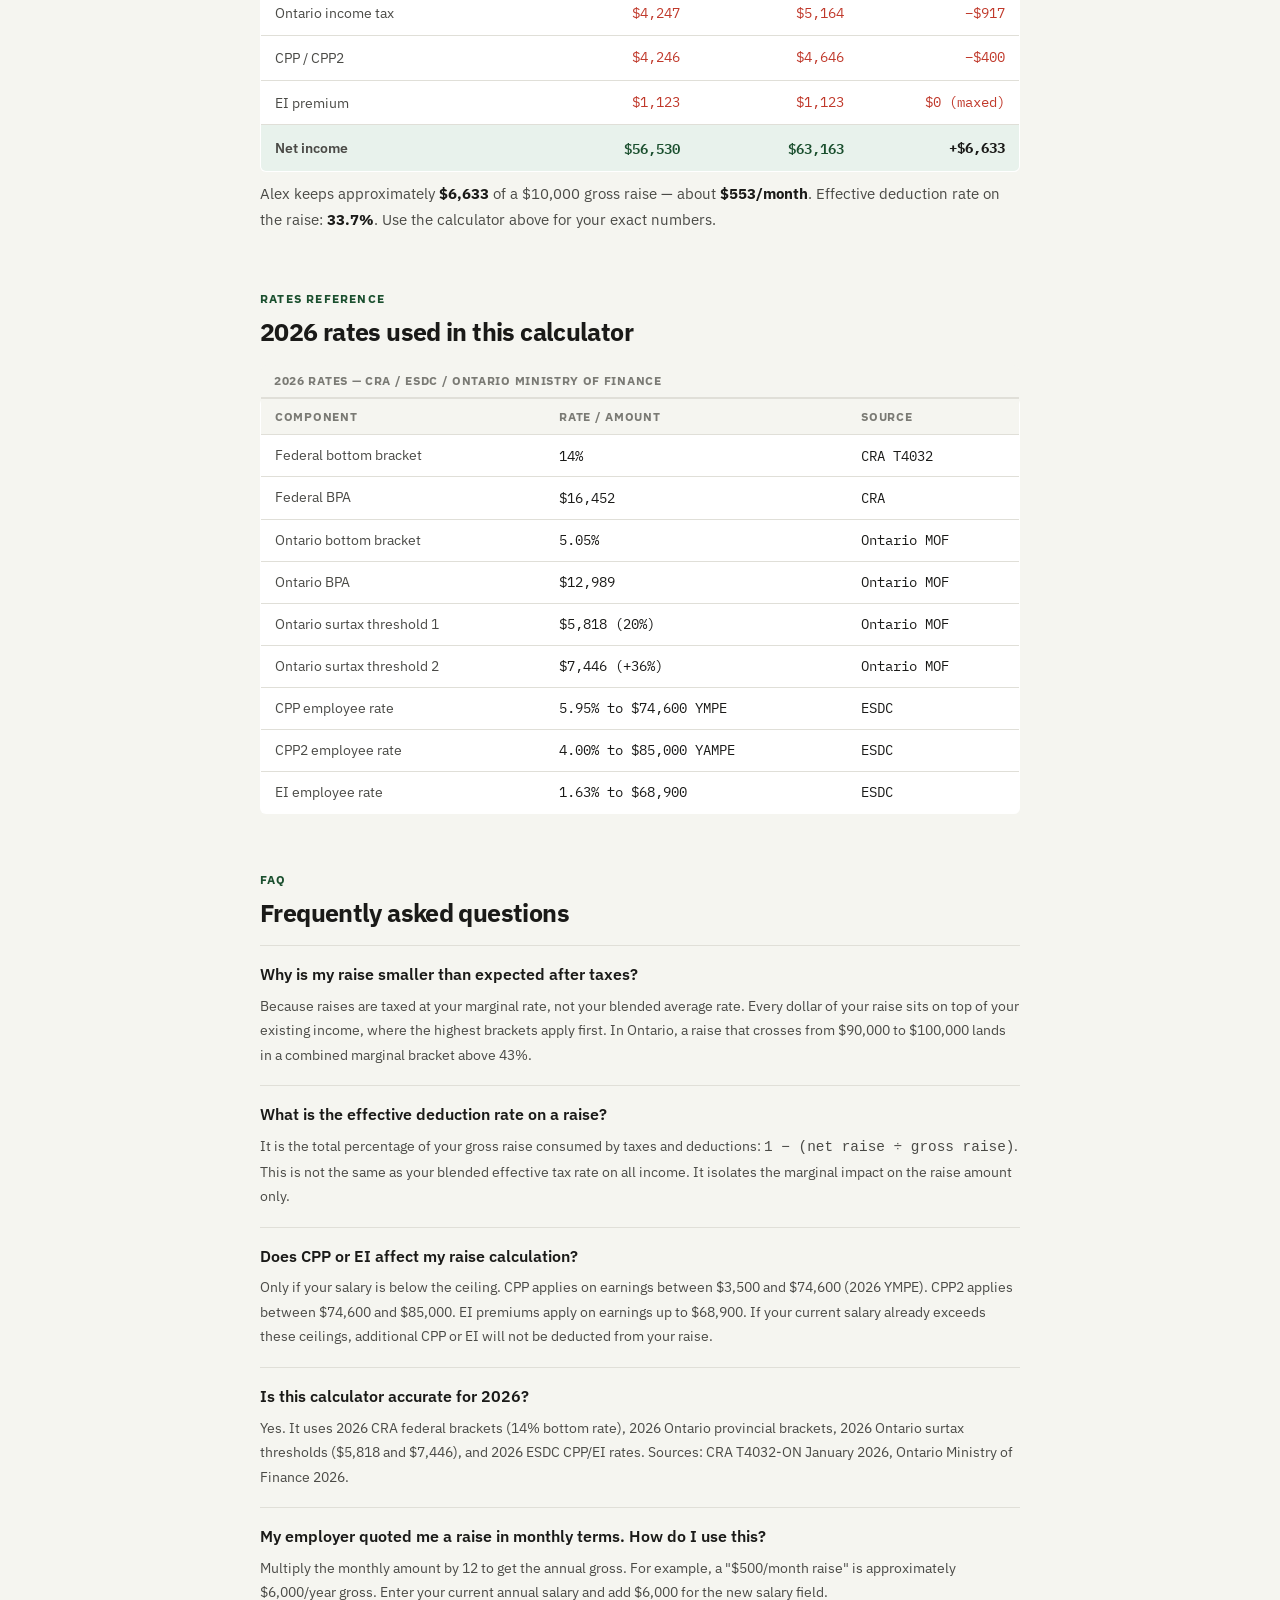
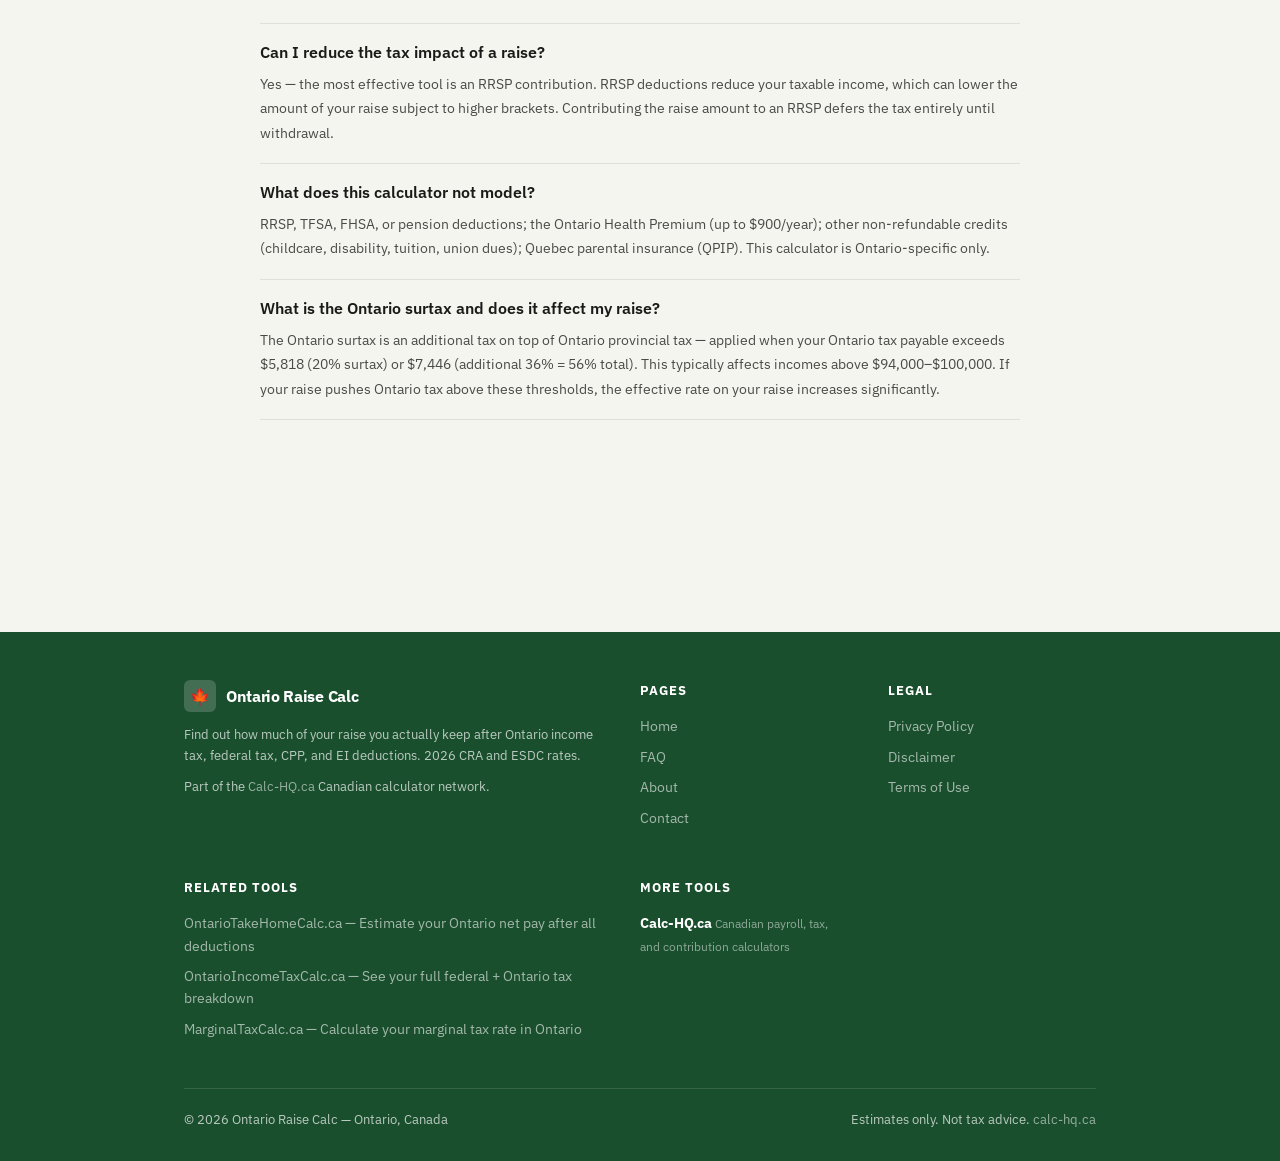
==== commit cd723ca0: "fix: restore LEGAL footer column on index.html — add Privacy Policy, Disclaimer, Terms of Use Audit " ====
--- a/index.html
+++ b/index.html
@@ -428,8 +428,12 @@
         <a href="faq.html">FAQ</a>
         <a href="about.html">About</a>
         <a href="contact.html">Contact</a>
+      </div>
+      <div class="footer-col">
+        <h4>Legal</h4>
         <a href="privacy-policy.html">Privacy Policy</a>
         <a href="disclaimer.html">Disclaimer</a>
+        <a href="terms.html">Terms of Use</a>
       </div>
       <div class="footer-col">
         <h4>RELATED TOOLS</h4>
--- a/css/style.css
+++ b/css/style.css
@@ -791,8 +791,8 @@
 
 /* ─── FOOTER ──────────────────────────────────────────────────────────────────── */
 .site-footer {
-  background: var(--text-primary);
-  color: rgba(255,255,255,0.65);
+  background: var(--accent);
+  color: rgba(255,255,255,0.70);
   padding: 48px 0 32px;
   margin-top: 64px;
 }
@@ -821,6 +821,16 @@
   text-decoration: none;
 }
 .footer-col a:hover { color: #fff; text-decoration: none; }
+.more-tools-link {
+  display: block;
+  margin-bottom: 8px;
+}
+.more-tools-title { font-weight: 700 !important; color: #ffffff !important; font-size: 0.88rem; }
+.subtext {
+  font-size: 0.72rem;
+  color: rgba(255,255,255,0.5);
+  line-height: 1.3;
+}
 .footer-bottom {
   border-top: 1px solid rgba(255,255,255,0.12);
   padding-top: 20px;
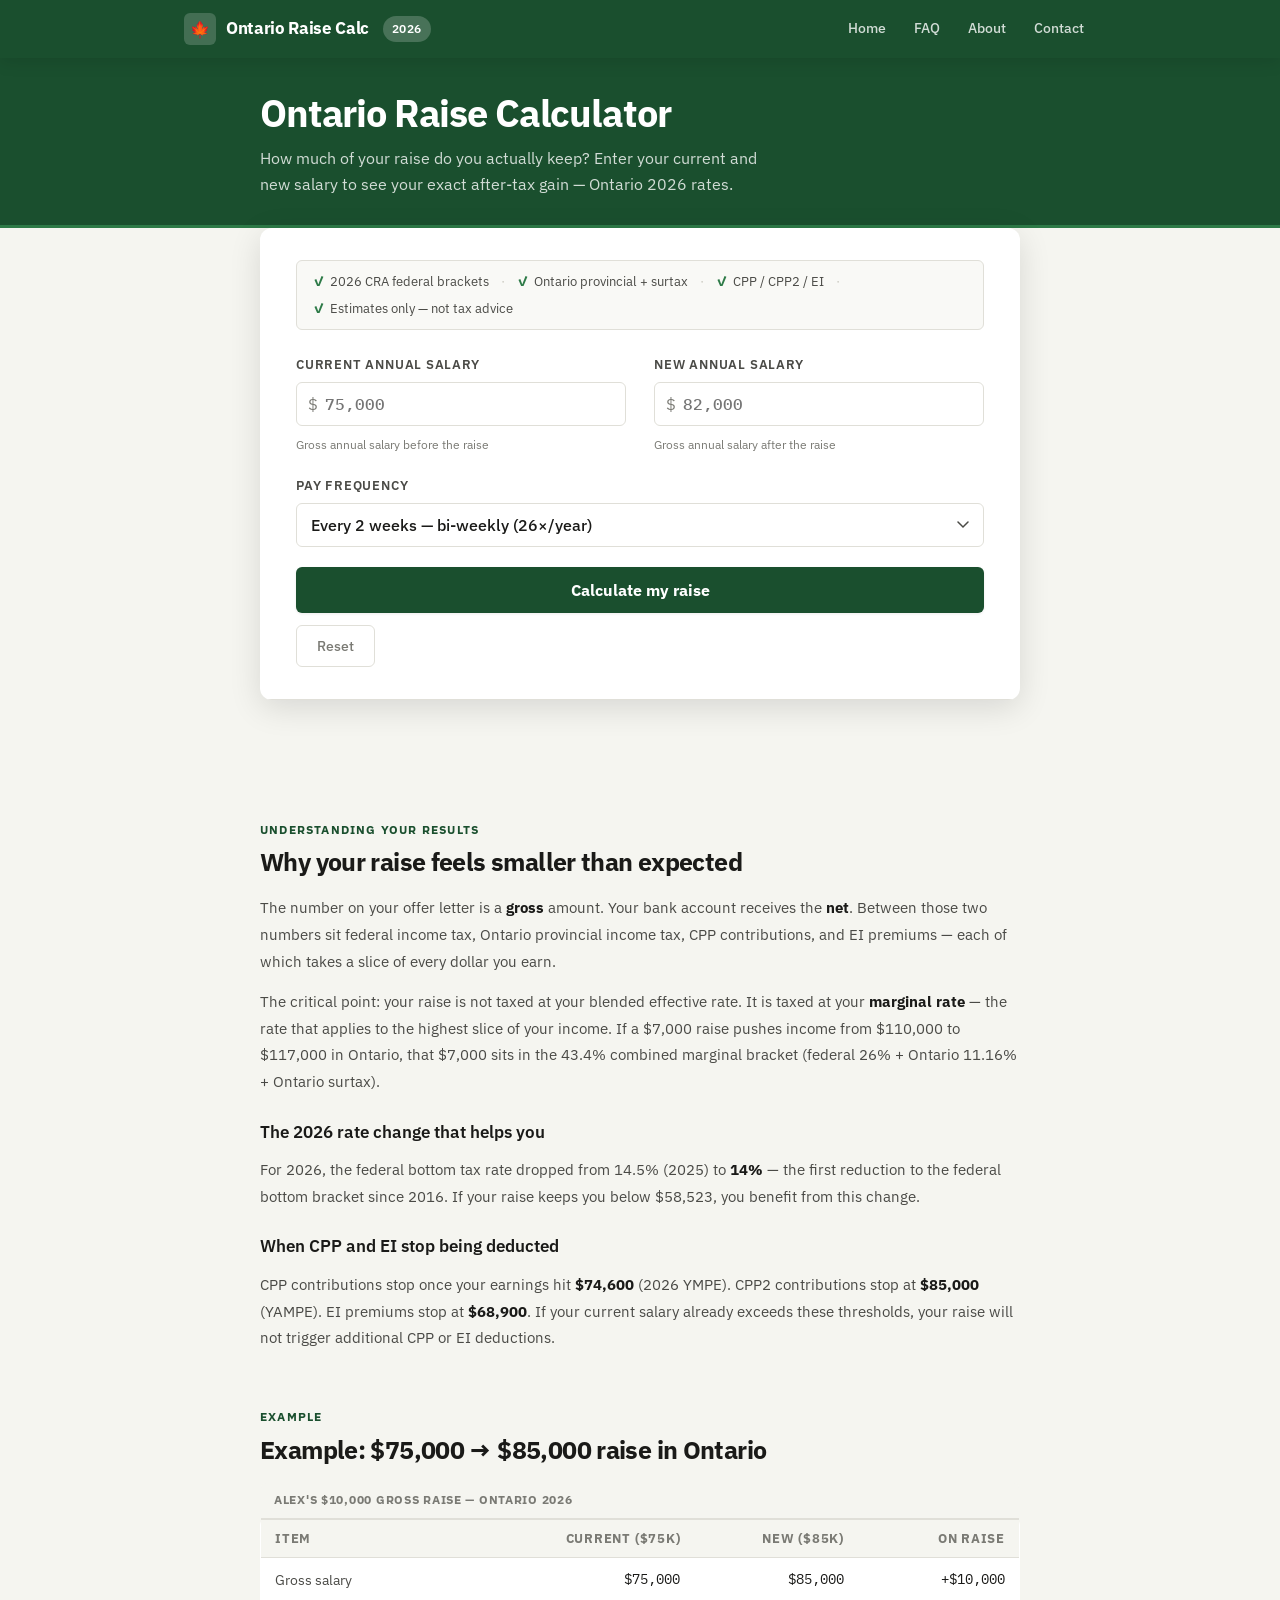
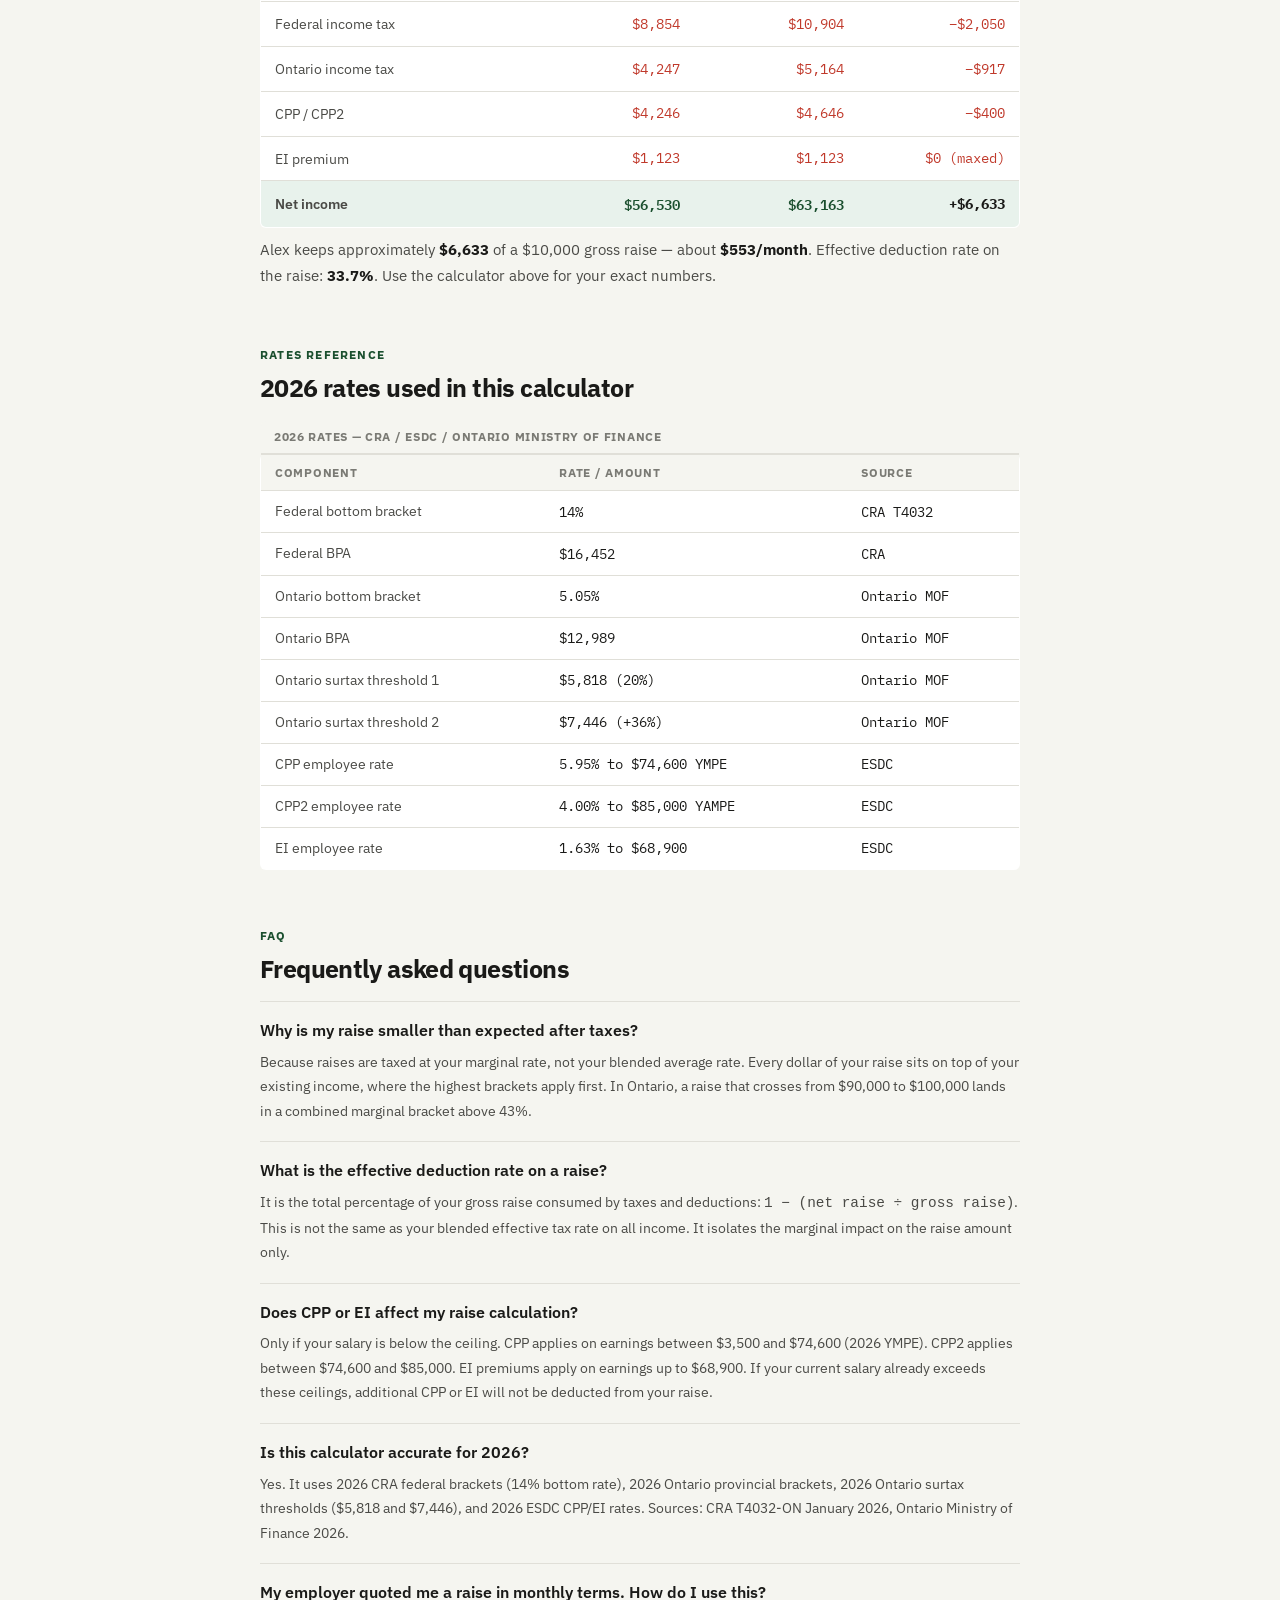
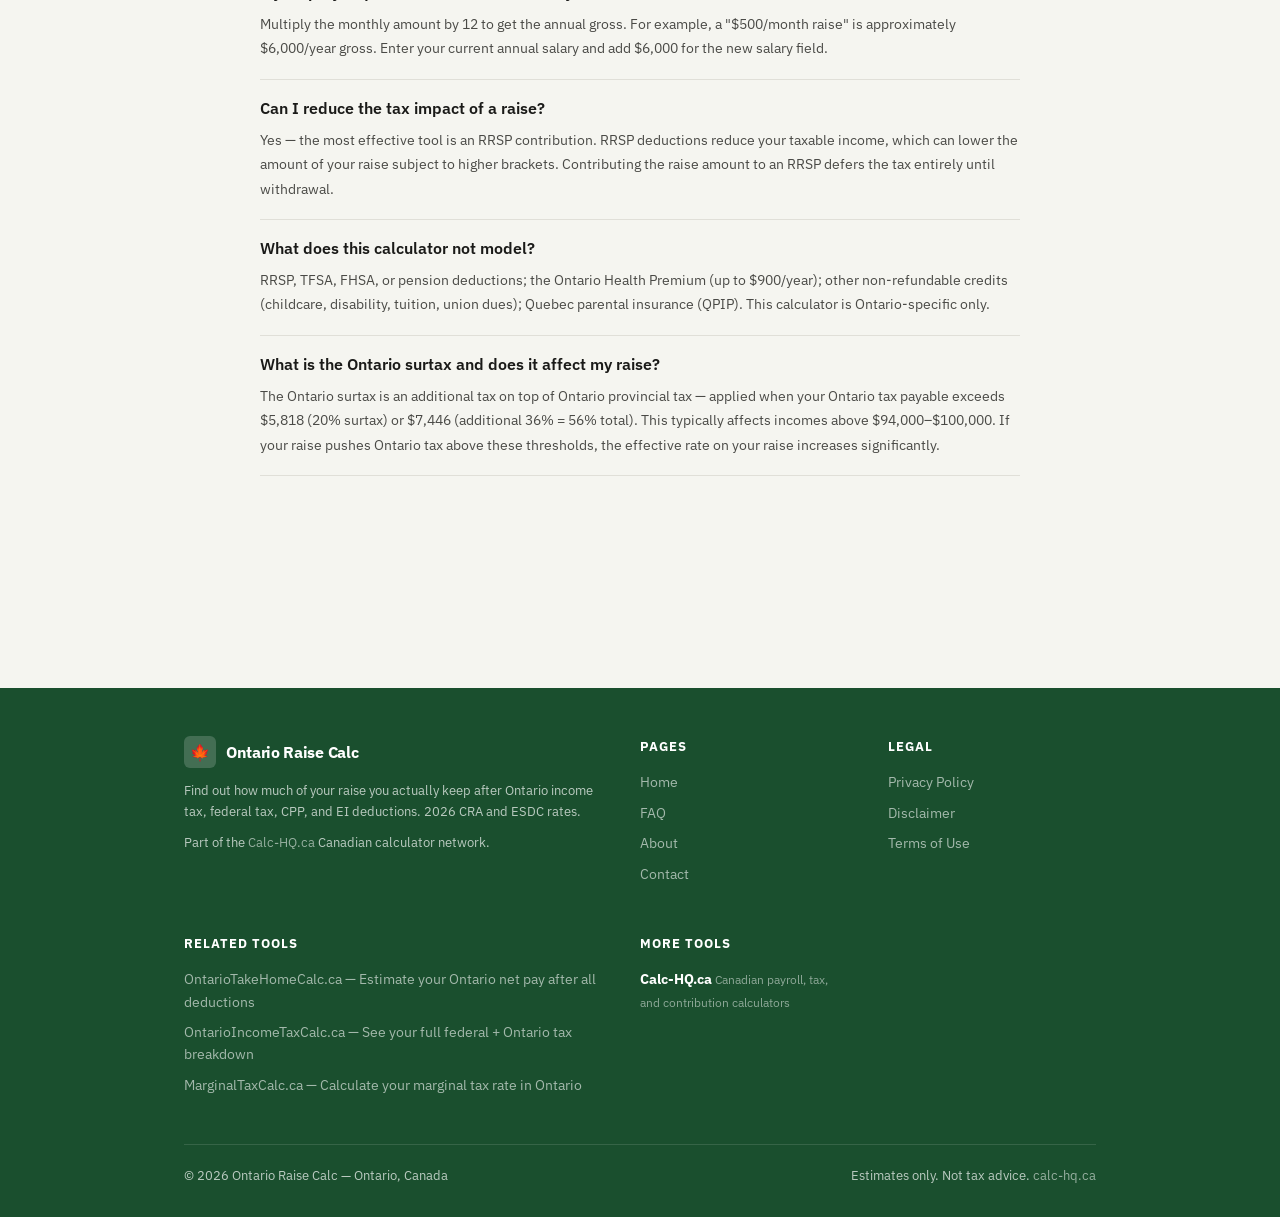
==== commit 1219e1a2: "Add Google Search Console verification meta tag" ====
--- a/index.html
+++ b/index.html
@@ -66,6 +66,7 @@
     ]
   }
   </script>
+  <meta name="google-site-verification" content="LQvd-YMLbUS4UnCnkt8uFMRMkTmnx9E5A5-zmavtA9g" />
 </head>
 <body>
 
--- a/css/style.css
+++ b/css/style.css
@@ -269,20 +269,23 @@
   margin-top: 4px;
 }
 .calc-btn {
+  display: inline-block;
+  width: 100%;
+  padding: 13px 28px;
   background: var(--accent);
   color: #fff;
   border: none;
   border-radius: var(--radius);
-  padding: 12px 28px;
+  font-size: 1rem;
+  font-weight: 700;
+  cursor: pointer;
   font-family: 'IBM Plex Sans', sans-serif;
-  font-size: 0.95rem;
-  font-weight: 600;
-  cursor: pointer;
-  transition: background 0.15s, transform 0.1s;
-  letter-spacing: 0.02em;
+  transition: background 0.15s, box-shadow 0.15s;
+  box-shadow: var(--shadow-sm);
+  text-decoration: none;
+  text-align: center;
 }
 .calc-btn:hover { background: var(--accent-hover); }
-.calc-btn:active { transform: translateY(1px); }
 .reset-btn {
   background: transparent;
   color: var(--text-muted);
@@ -788,6 +791,67 @@
 .page-body li { margin-bottom: 8px; }
 .page-body a { color: var(--accent-mid); }
 .page-body strong { color: var(--text-primary); }
+
+/* ─── INFO-BOX ─────────────────────────────────────────────────────────────────── */
+.info-box {
+  background: var(--accent-light);
+  border: 1px solid #b8d8c4;
+  border-left: 4px solid var(--accent-mid);
+  border-radius: var(--radius);
+  padding: 14px 16px;
+  font-size: 0.875rem;
+  color: var(--text-secondary);
+}
+.info-box a { font-size: 0.875rem; }
+
+/* ─── CONTACT FORM ───────────────────────────────────────────────────────────── */
+.contact-form {
+  background: var(--surface);
+  border: 1px solid var(--border);
+  border-radius: var(--radius-lg);
+  padding: 24px;
+  margin: 20px 0 28px;
+  display: flex;
+  flex-direction: column;
+  gap: 16px;
+}
+.contact-form > div {
+  display: flex;
+  flex-direction: column;
+  gap: 5px;
+}
+.contact-form label {
+  font-size: 0.85rem;
+  font-weight: 600;
+  color: var(--text-primary);
+}
+.contact-form input[type="text"],
+.contact-form input[type="email"],
+.contact-form textarea {
+  width: 100%;
+  padding: 10px 12px;
+  border: 2px solid var(--border);
+  border-radius: var(--radius);
+  font-size: 0.92rem;
+  font-family: 'IBM Plex Sans', sans-serif;
+  color: var(--text-primary);
+  background: var(--surface);
+  transition: border-color 0.15s, box-shadow 0.15s;
+  -webkit-appearance: none;
+  appearance: none;
+  box-sizing: border-box;
+}
+.contact-form input:focus,
+.contact-form textarea:focus {
+  outline: none;
+  border-color: var(--accent-mid);
+  box-shadow: 0 0 0 3px rgba(45,122,71,0.12);
+}
+.contact-form textarea {
+  min-height: 110px;
+  resize: vertical;
+  line-height: 1.55;
+}
 
 /* ─── FOOTER ──────────────────────────────────────────────────────────────────── */
 .site-footer {
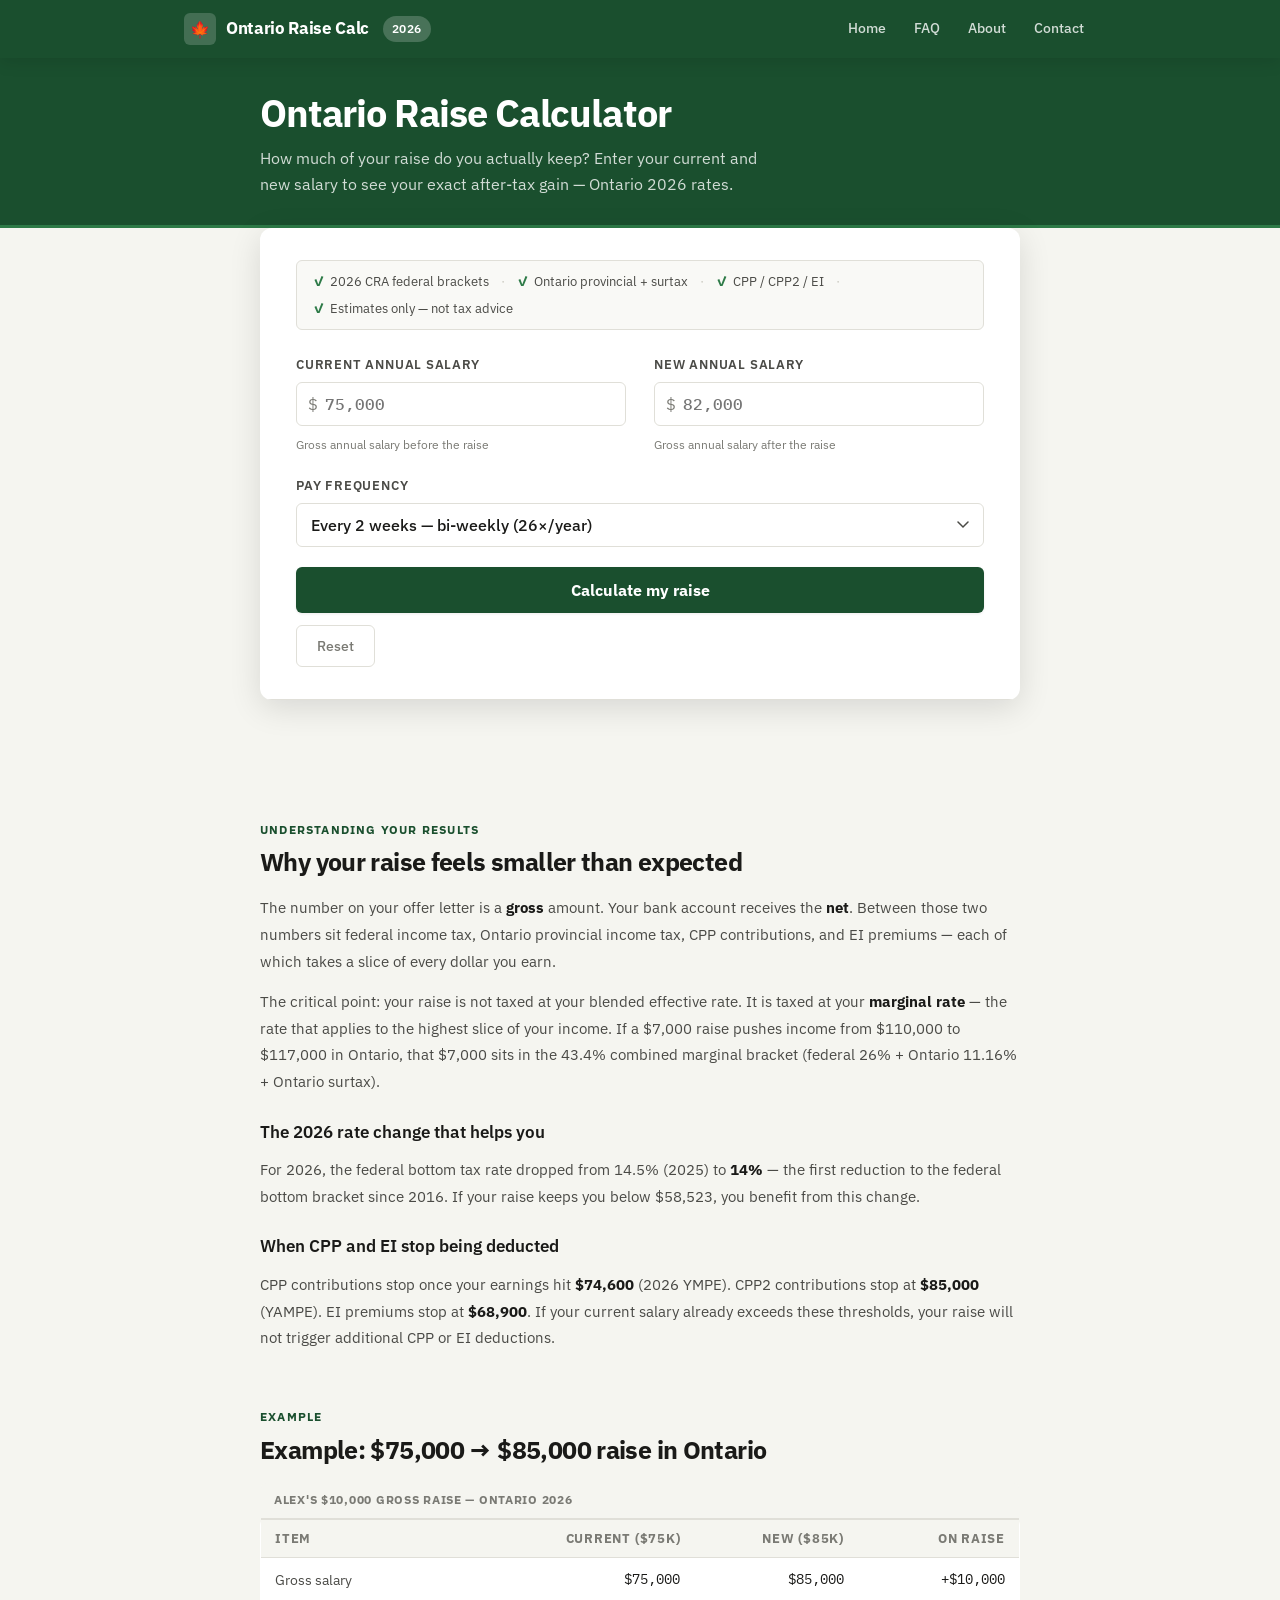
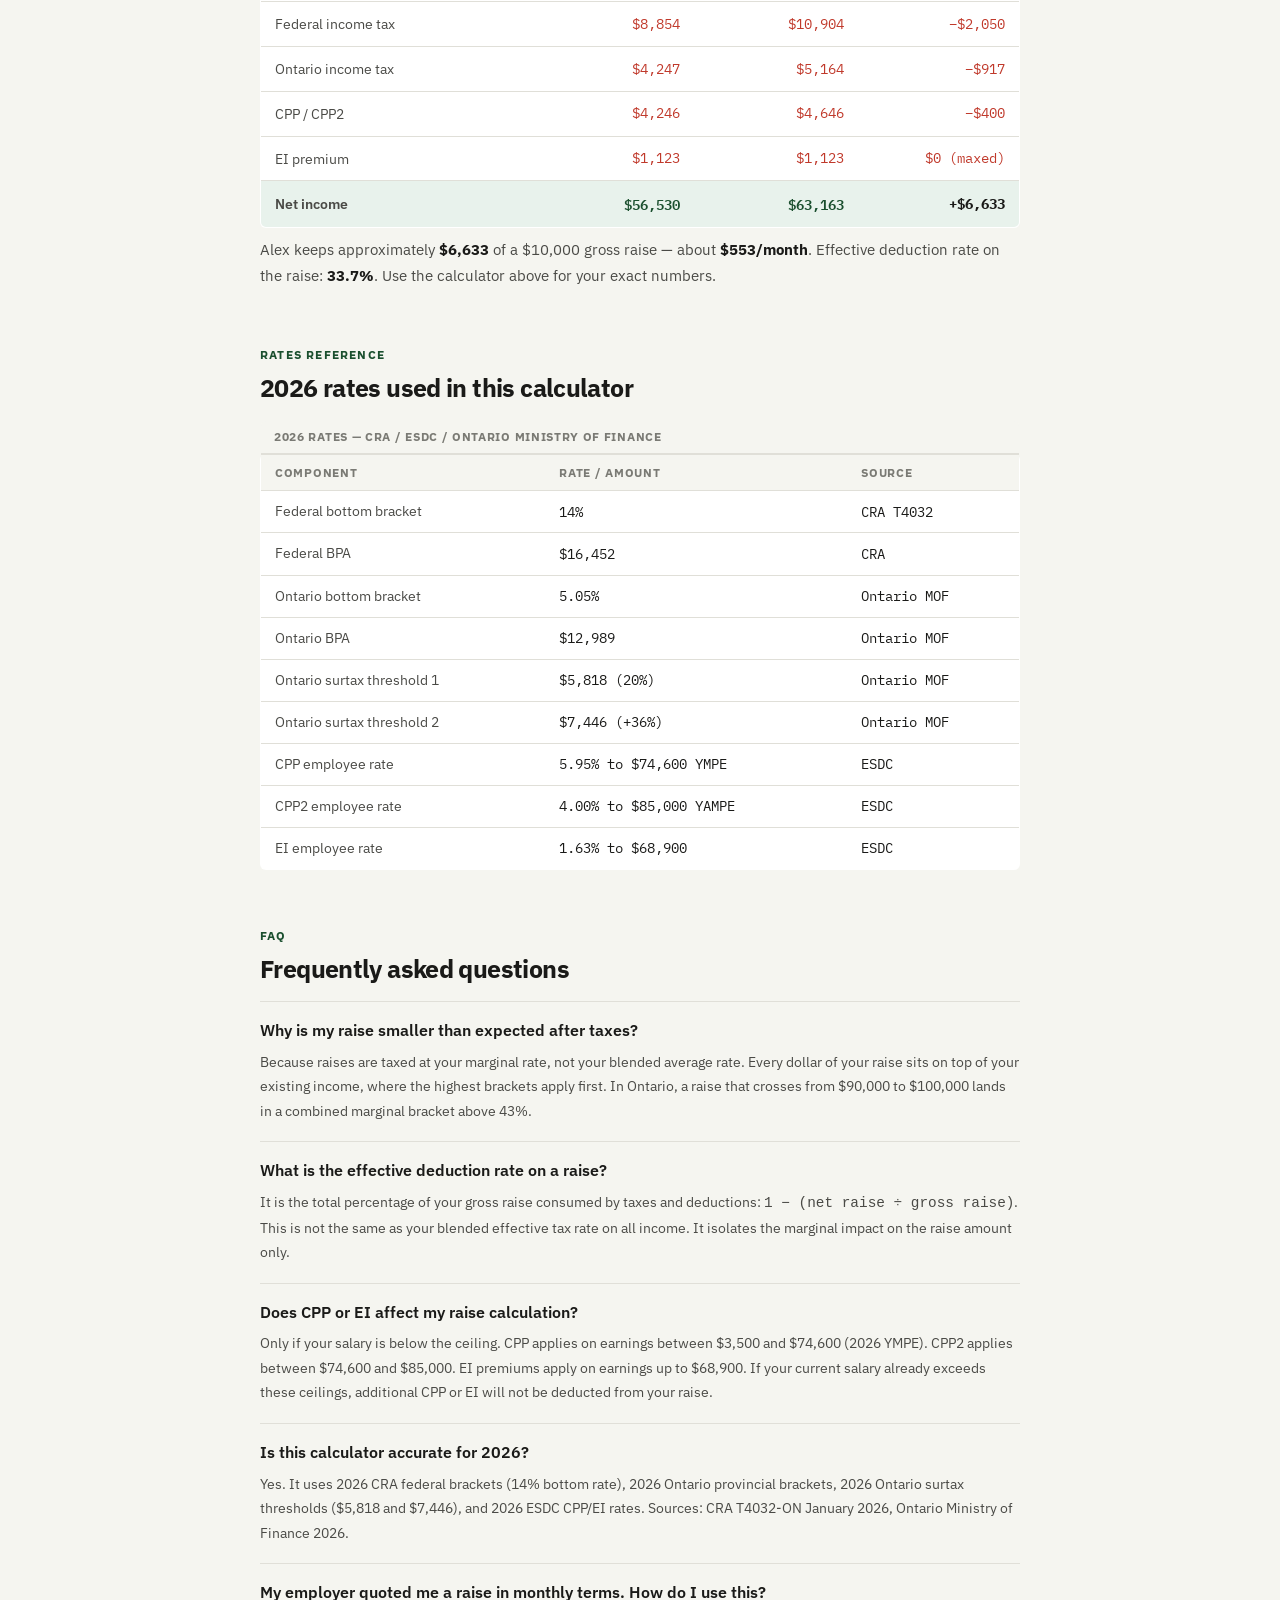
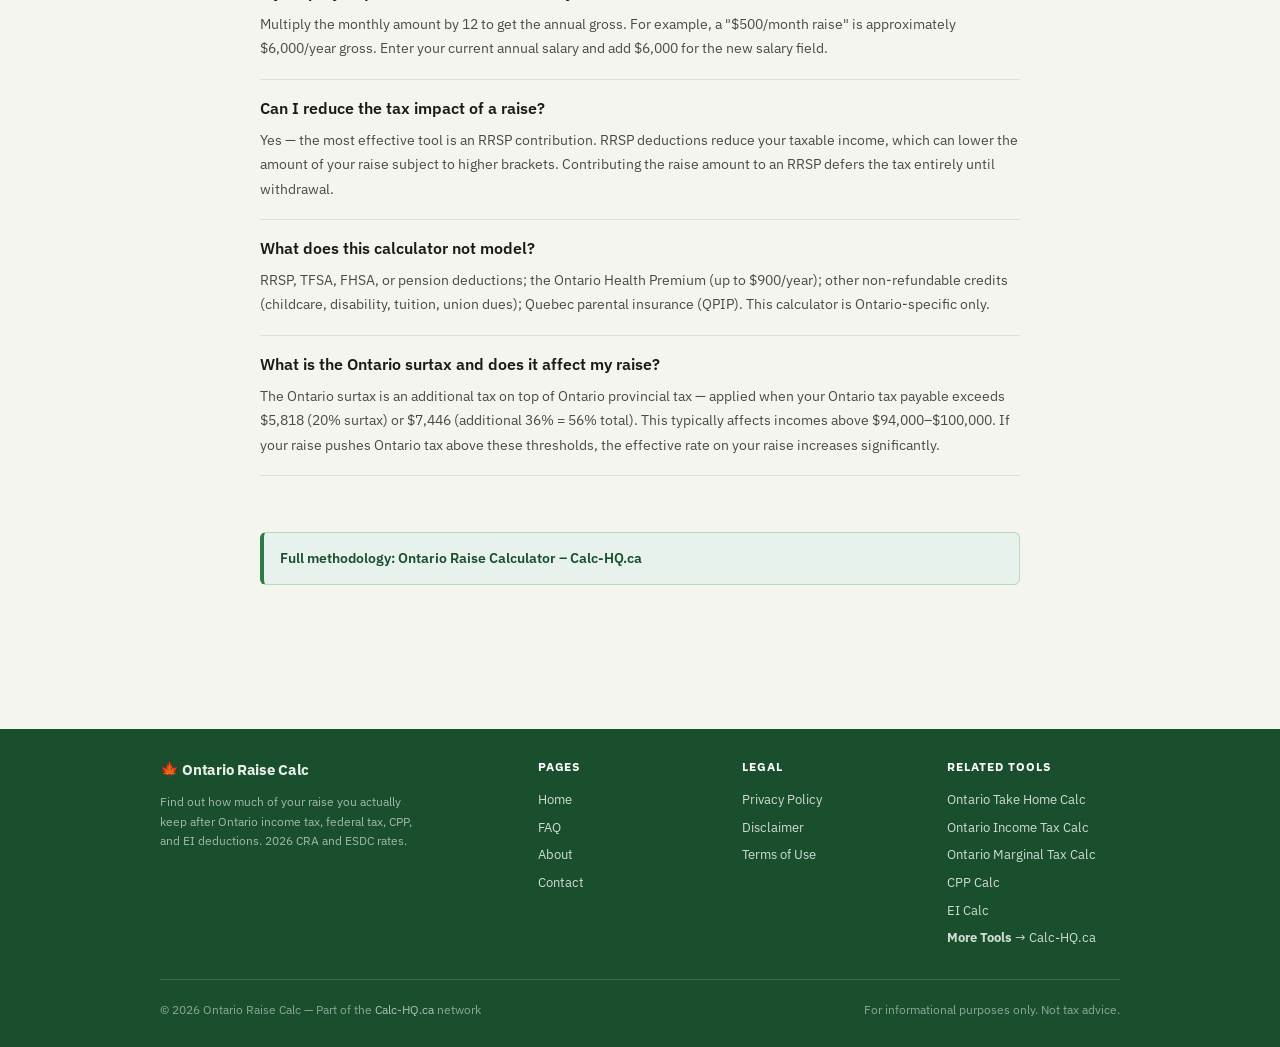
==== commit 6b137366: "Normalize Ontario Raise Calc authority pages and restore methodology link" ====
--- a/index.html
+++ b/index.html
@@ -394,6 +394,11 @@
 
 
 
+      <!-- Methodology link -->
+      <div class="info-box" style="margin-bottom:24px">
+        <a href="https://calc-hq.ca/methodology/raise/" style="font-weight:600;color:var(--accent)">Full methodology: Ontario Raise Calculator – Calc-HQ.ca</a>
+      </div>
+
     </div><!-- /content-width -->
   </div><!-- /container -->
 </div><!-- /page-content -->
@@ -413,48 +418,7 @@
 
 <!-- FOOTER -->
 <footer class="site-footer">
-  <div class="container">
-    <div class="footer-grid">
-      <div class="footer-brand">
-        <div class="logo">
-          <span class="logo-icon">🍁</span>
-          Ontario Raise Calc
-        </div>
-        <p>Find out how much of your raise you actually keep after Ontario income tax, federal tax, CPP, and EI deductions. 2026 CRA and ESDC rates.</p>
-        <p style="margin-top:10px;">Part of the <a href="https://calc-hq.ca" target="_blank" rel="noopener" style="color:rgba(255,255,255,0.55)">Calc-HQ.ca</a> Canadian calculator network.</p>
-      </div>
-      <div class="footer-col">
-        <h4>Pages</h4>
-        <a href="index.html">Home</a>
-        <a href="faq.html">FAQ</a>
-        <a href="about.html">About</a>
-        <a href="contact.html">Contact</a>
-      </div>
-      <div class="footer-col">
-        <h4>Legal</h4>
-        <a href="privacy-policy.html">Privacy Policy</a>
-        <a href="disclaimer.html">Disclaimer</a>
-        <a href="terms.html">Terms of Use</a>
-      </div>
-      <div class="footer-col">
-        <h4>RELATED TOOLS</h4>
-        <a href="https://ontariotakehomecalc.ca" rel="noopener">OntarioTakeHomeCalc.ca — Estimate your Ontario net pay after all deductions</a>
-        <a href="https://ontarioincometaxcalc.ca" rel="noopener">OntarioIncomeTaxCalc.ca — See your full federal + Ontario tax breakdown</a>
-        <a href="https://marginaltaxcalc.ca" rel="noopener">MarginalTaxCalc.ca — Calculate your marginal tax rate in Ontario</a>
-      </div>
-      <div class="footer-col">
-        <h4>MORE TOOLS</h4>
-        <a href="https://calc-hq.ca" class="more-tools-link" target="_blank" rel="noopener noreferrer">
-          <span class="more-tools-title">Calc-HQ.ca</span>
-          <span class="subtext">Canadian payroll, tax, and contribution calculators</span>
-        </a>
-      </div>
-    </div>
-    <div class="footer-bottom">
-      <span>© 2026 Ontario Raise Calc — Ontario, Canada</span>
-      <span>Estimates only. Not tax advice. <a href="https://calc-hq.ca" target="_blank" rel="noopener">calc-hq.ca</a></span>
-    </div>
-  </div>
+  <div id="network-footer"></div>
 </footer>
 
 <script src="js/config.js"></script>
--- a/css/style.css
+++ b/css/style.css
@@ -856,35 +856,54 @@
 /* ─── FOOTER ──────────────────────────────────────────────────────────────────── */
 .site-footer {
   background: var(--accent);
-  color: rgba(255,255,255,0.70);
-  padding: 48px 0 32px;
-  margin-top: 64px;
+  color: rgba(255,255,255,0.7);
+  padding: 28px 20px;
+  margin-top: 20px;
+  font-size: 0.82rem;
 }
 .footer-grid {
   display: grid;
-  grid-template-columns: 2fr 1fr 1fr;
-  gap: 40px;
-  margin-bottom: 40px;
-}
-.footer-brand .logo { color: #fff; font-size: 1rem; margin-bottom: 12px; }
-.footer-brand p { font-size: 0.82rem; line-height: 1.6; }
+  grid-template-columns: 2fr 1fr 1fr 1fr;
+  gap: 32px;
+  padding-bottom: 24px;
+  margin-bottom: 20px;
+  border-bottom: 1px solid rgba(255,255,255,0.15);
+  max-width: var(--max-width);
+  margin-left: auto;
+  margin-right: auto;
+}
+.footer-brand .logo {
+  font-size: 0.95rem;
+  color: rgba(255,255,255,0.9);
+  margin-bottom: 10px;
+  display: block;
+}
+.footer-brand p {
+  font-size: 0.78rem;
+  color: rgba(255,255,255,0.6);
+  line-height: 1.55;
+  max-width: 260px;
+}
 .footer-col h4 {
-  color: #fff;
-  font-size: 0.8rem;
+  font-size: 0.75rem;
   font-weight: 700;
   text-transform: uppercase;
   letter-spacing: 0.08em;
-  margin-bottom: 14px;
+  color: #ffffff;
+  margin-bottom: 12px;
 }
 .footer-col a {
   display: block;
-  color: rgba(255,255,255,0.60);
-  font-size: 0.85rem;
-  margin-bottom: 8px;
+  color: rgba(255,255,255,0.8);
+  font-size: 0.82rem;
+  margin-bottom: 6px;
+  text-decoration: none;
   transition: color 0.15s;
+}
+.footer-col a:hover {
+  color: #fff;
   text-decoration: none;
 }
-.footer-col a:hover { color: #fff; text-decoration: none; }
 .more-tools-link {
   display: block;
   margin-bottom: 8px;
@@ -896,17 +915,18 @@
   line-height: 1.3;
 }
 .footer-bottom {
-  border-top: 1px solid rgba(255,255,255,0.12);
-  padding-top: 20px;
+  max-width: var(--max-width);
+  margin: 0 auto;
   display: flex;
   justify-content: space-between;
   align-items: center;
   flex-wrap: wrap;
-  gap: 12px;
-  font-size: 0.8rem;
-}
-.footer-bottom a { color: rgba(255,255,255,0.55); }
-.footer-bottom a:hover { color: #fff; text-decoration: none; }
+  gap: 8px;
+  font-size: 0.75rem;
+  color: rgba(255,255,255,0.5);
+}
+.footer-bottom a { color: rgba(255,255,255,0.65); }
+.footer-bottom a:hover { color: #fff; }
 
 /* ─── RESPONSIVE ──────────────────────────────────────────────────────────────── */
 @media (max-width: 768px) {
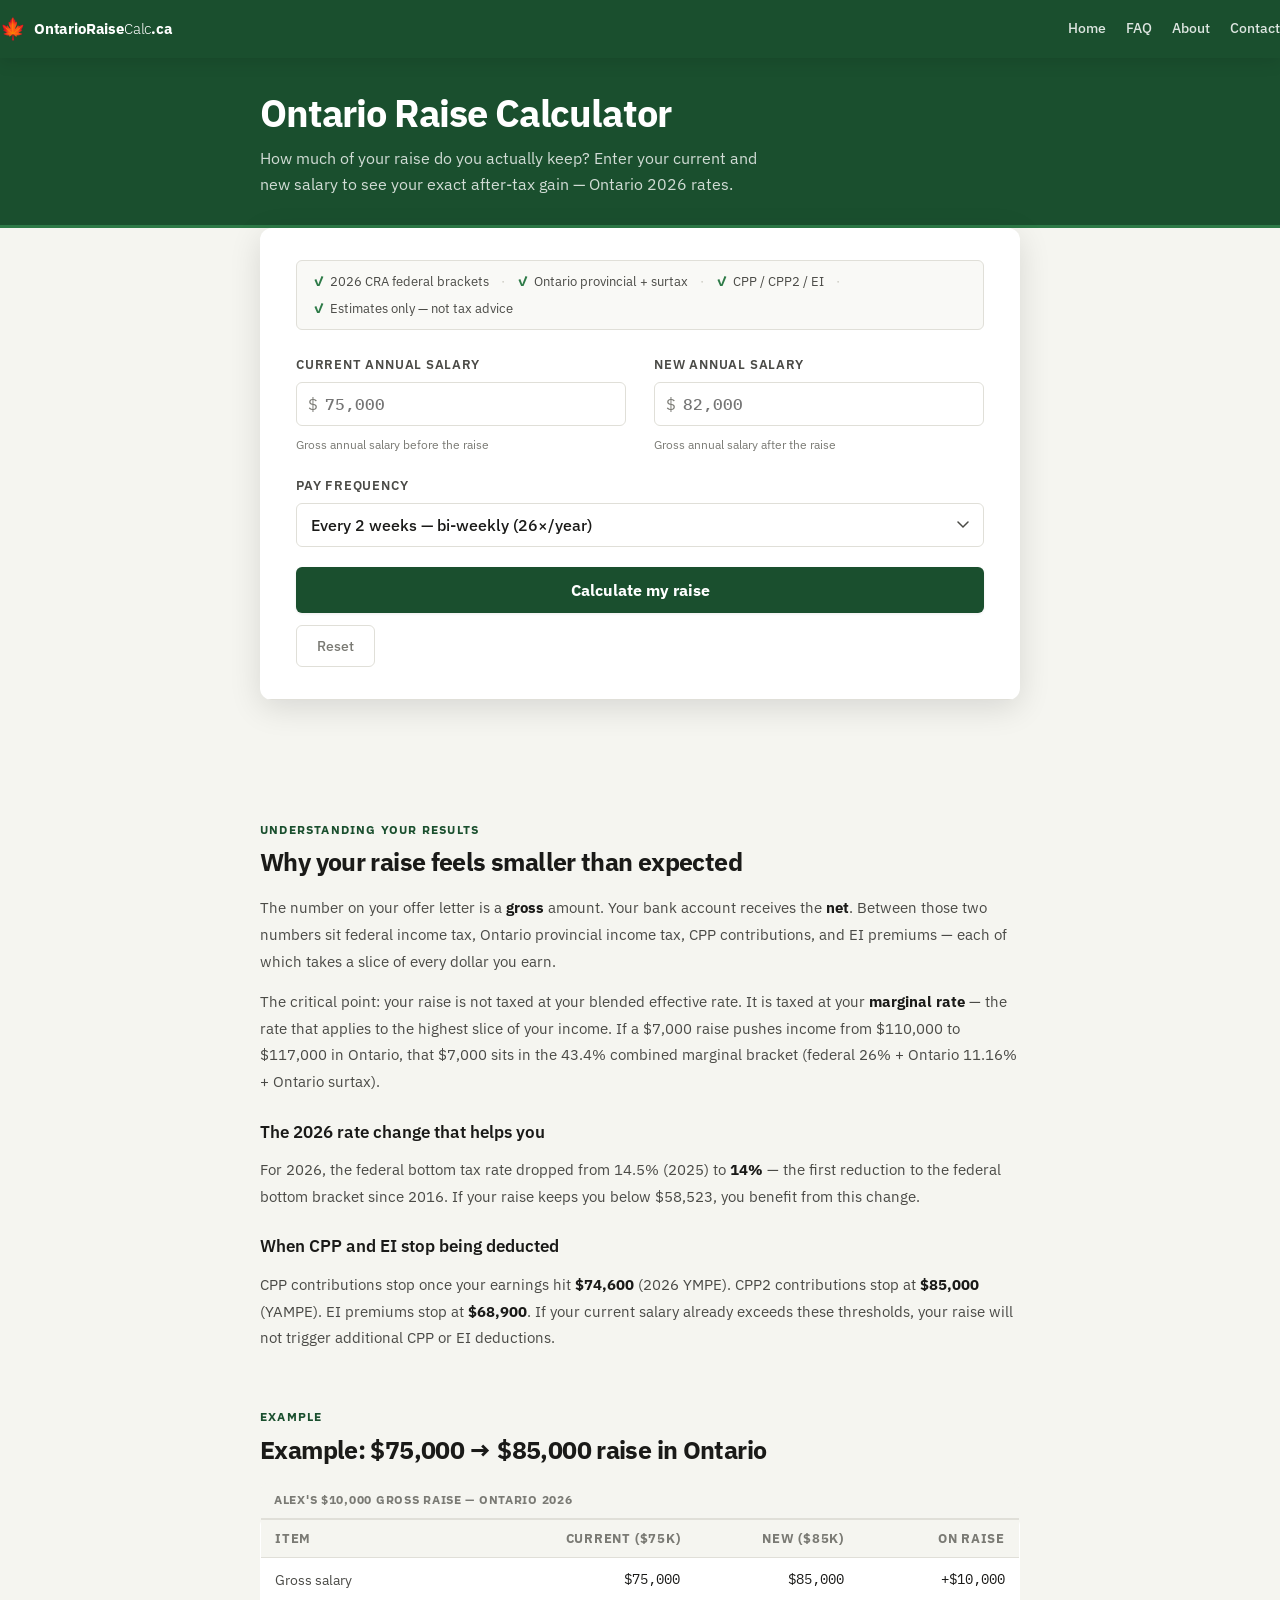
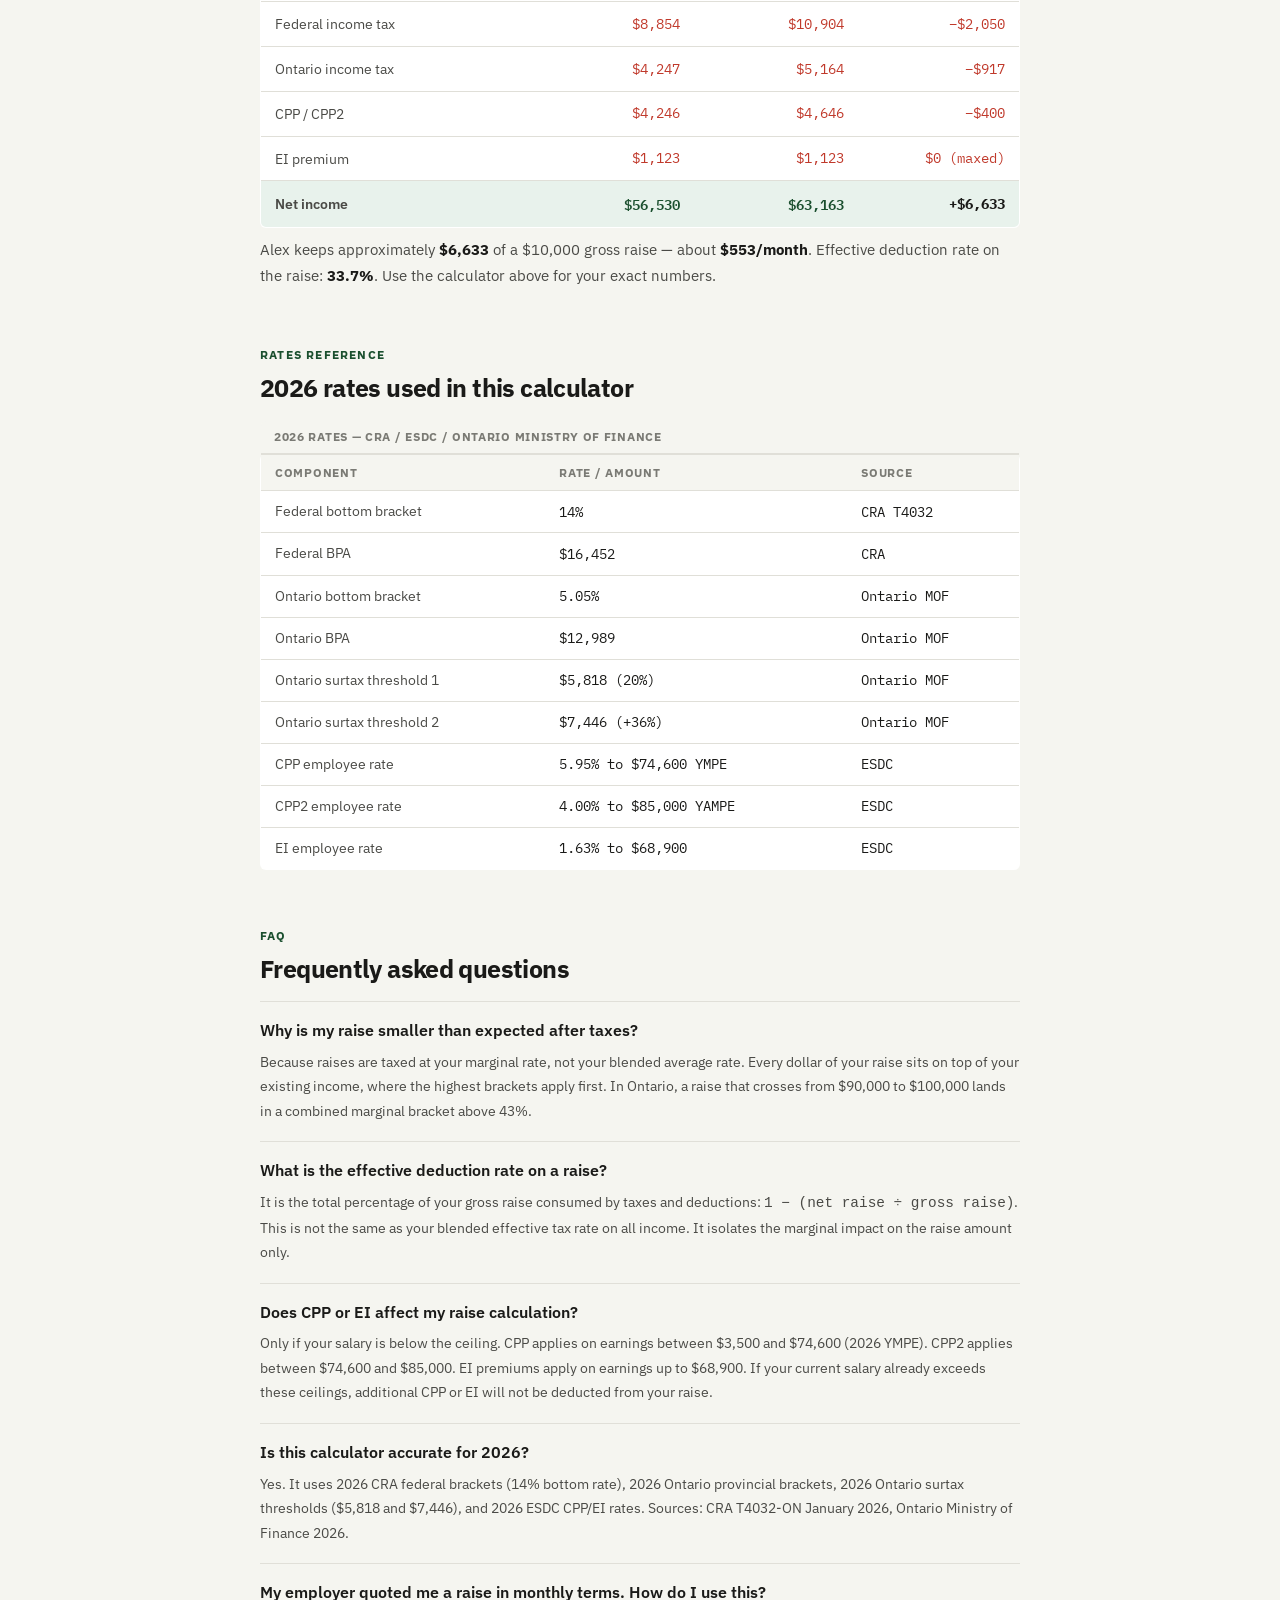
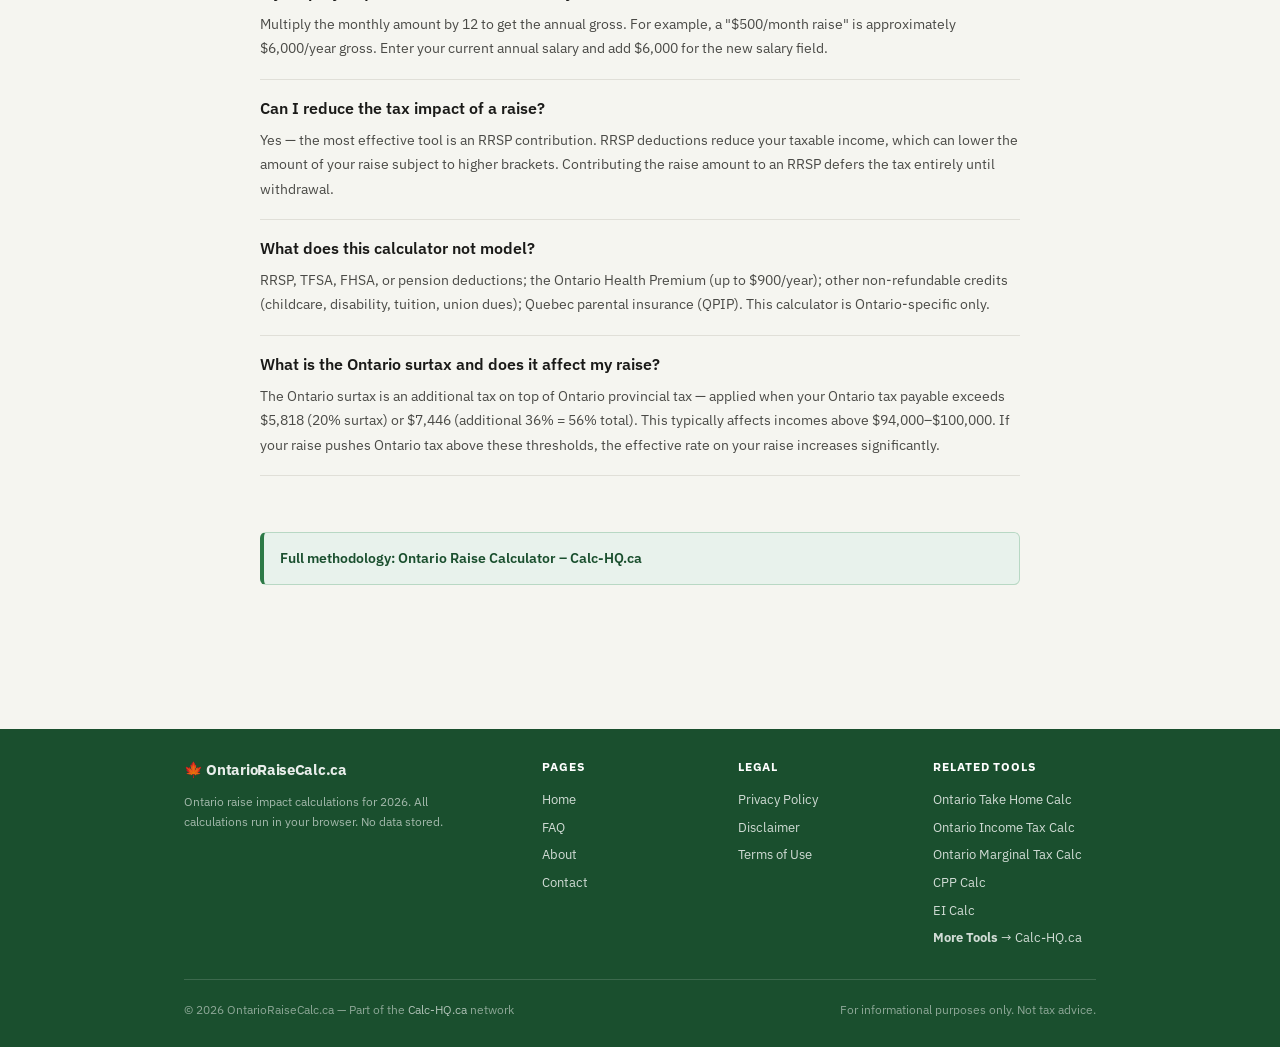
==== commit 415e19cd: "Restore Ontario Raise Calc gold standard header and footer" ====
--- a/index.html
+++ b/index.html
@@ -72,22 +72,30 @@
 
 <!-- HEADER -->
 <header class="site-header">
-  <div class="container">
-    <div class="header-inner">
-      <a href="/" class="logo">
-        <span class="logo-icon">🍁</span>
-        Ontario Raise Calc
-        <span class="year-badge">2026</span>
-      </a>
-      <nav class="header-nav" aria-label="Site navigation">
-        <a href="index.html">Home</a>
-        <a href="faq.html">FAQ</a>
-        <a href="about.html">About</a>
-        <a href="contact.html">Contact</a>
-      </nav>
-    </div>
+  <div class="header-inner">
+    <a href="index.html" class="site-logo">
+      <span class="logo-maple">🍁</span>
+      <span class="logo-text">OntarioRaise<span>Calc</span>.ca</span>
+    </a>
+    <nav class="site-nav" aria-label="Main navigation">
+      <a href="index.html">Home</a>
+      <a href="faq.html">FAQ</a>
+      <a href="about.html">About</a>
+      <a href="contact.html">Contact</a>
+    </nav>
+    <button class="hamburger" aria-label="Menu" aria-expanded="false">
+      <span></span><span></span><span></span>
+    </button>
   </div>
 </header>
+
+<div class="mobile-nav-overlay" id="mobile-overlay"></div>
+<nav class="mobile-nav" id="mobile-nav">
+  <a href="index.html">Home</a>
+  <a href="faq.html">FAQ</a>
+  <a href="about.html">About</a>
+  <a href="contact.html">Contact</a>
+</nav>
 
 <!-- HERO -->
 <section class="hero">
@@ -418,7 +426,36 @@
 
 <!-- FOOTER -->
 <footer class="site-footer">
-  <div id="network-footer"></div>
+  <div class="container">
+    <div class="footer-grid">
+      <div class="footer-brand">
+        <div class="logo">🍁 OntarioRaiseCalc.ca</div>
+        <p>Ontario raise impact calculations for 2026. All calculations run in your browser. No data stored.</p>
+      </div>
+      <div class="footer-col">
+        <h4>PAGES</h4>
+        <a href="index.html">Home</a>
+        <a href="faq.html">FAQ</a>
+        <a href="about.html">About</a>
+        <a href="contact.html">Contact</a>
+      </div>
+      <div class="footer-col">
+        <h4>LEGAL</h4>
+        <a href="privacy-policy.html">Privacy Policy</a>
+        <a href="disclaimer.html">Disclaimer</a>
+        <a href="terms.html">Terms of Use</a>
+      </div>
+      <div class="footer-col">
+        <h4>RELATED TOOLS</h4>
+        <div id="related-tools"></div>
+        <a href="https://calc-hq.ca/" class="more-tools-link" rel="noopener"><strong>More Tools</strong> → Calc-HQ.ca</a>
+      </div>
+    </div>
+    <div class="footer-bottom">
+      <span>© 2026 OntarioRaiseCalc.ca — Part of the <a href="https://calc-hq.ca/" rel="noopener">Calc-HQ.ca</a> network</span>
+      <span>For informational purposes only. Not tax advice.</span>
+    </div>
+  </div>
 </footer>
 
 <script src="js/config.js"></script>
@@ -449,5 +486,30 @@
 })();
 </script>
 
+<!-- Hamburger menu logic -->
+<script>
+(function() {
+  var hamburger = document.querySelector('.hamburger');
+  var mobileNav = document.getElementById('mobile-nav');
+  var overlay = document.getElementById('mobile-overlay');
+  function toggleMenu() {
+    var isOpen = hamburger.classList.toggle('active');
+    mobileNav.classList.toggle('active', isOpen);
+    overlay.classList.toggle('active', isOpen);
+    hamburger.setAttribute('aria-expanded', String(isOpen));
+    document.body.style.overflow = isOpen ? 'hidden' : '';
+  }
+  function closeMenu() {
+    hamburger.classList.remove('active');
+    mobileNav.classList.remove('active');
+    overlay.classList.remove('active');
+    hamburger.setAttribute('aria-expanded', 'false');
+    document.body.style.overflow = '';
+  }
+  if (hamburger) hamburger.addEventListener('click', toggleMenu);
+  if (overlay) overlay.addEventListener('click', closeMenu);
+  if (mobileNav) mobileNav.querySelectorAll('a').forEach(function(a) { a.addEventListener('click', closeMenu); });
+})();
+</script>
 </body>
 </html>
--- a/css/style.css
+++ b/css/style.css
@@ -966,3 +966,118 @@
   .hero h1 { font-size: 1.35rem; }
   .page-hero h1 { font-size: 1.3rem; }
 }
+
+/* ─── Gold-Standard Header / Mobile Nav (additions only) ──────────────────── */
+.site-logo {
+  display: flex;
+  align-items: center;
+  gap: 8px;
+  color: #fff;
+  font-weight: 700;
+  font-size: 1rem;
+  letter-spacing: -0.01em;
+  text-decoration: none;
+}
+.site-logo:hover { color: rgba(255,255,255,0.85); text-decoration: none; }
+.logo-maple { font-size: 1.3rem; line-height: 1; }
+.logo-text { font-size: 0.95rem; font-weight: 700; }
+.logo-text span { font-weight: 300; }
+.site-nav {
+  display: flex;
+  align-items: center;
+  gap: 20px;
+}
+.site-nav a {
+  color: rgba(255,255,255,0.85);
+  font-size: 0.875rem;
+  font-weight: 500;
+  text-decoration: none;
+  transition: color 0.15s;
+}
+.site-nav a:hover { color: #fff; text-decoration: none; }
+.hamburger {
+  display: none;
+  background: none;
+  border: none;
+  cursor: pointer;
+  padding: 8px;
+  z-index: 110;
+}
+.hamburger span {
+  display: block;
+  width: 24px;
+  height: 2px;
+  background: #fff;
+  border-radius: 2px;
+  transition: transform 0.3s, opacity 0.3s;
+}
+.hamburger span + span { margin-top: 6px; }
+.hamburger.active span:nth-child(1) { transform: translateY(8px) rotate(45deg); }
+.hamburger.active span:nth-child(2) { opacity: 0; }
+.hamburger.active span:nth-child(3) { transform: translateY(-8px) rotate(-45deg); }
+.mobile-nav-overlay {
+  display: none;
+  position: fixed;
+  top: 58px;
+  left: 0;
+  right: 0;
+  bottom: 0;
+  background: rgba(0,0,0,0.5);
+  z-index: 99;
+  opacity: 0;
+  transition: opacity 0.3s;
+}
+.mobile-nav-overlay.active {
+  display: block;
+  opacity: 1;
+}
+.mobile-nav {
+  display: none;
+  position: fixed;
+  top: 58px;
+  right: 0;
+  width: 260px;
+  max-width: 80vw;
+  height: calc(100vh - 58px);
+  background: var(--accent);
+  z-index: 105;
+  padding: 20px;
+  transform: translateX(100%);
+  transition: transform 0.3s ease;
+  overflow-y: auto;
+}
+.mobile-nav.active {
+  display: block;
+  transform: translateX(0);
+}
+.mobile-nav a {
+  display: block;
+  color: rgba(255,255,255,0.85);
+  font-size: 1rem;
+  font-weight: 500;
+  padding: 12px 0;
+  border-bottom: 1px solid rgba(255,255,255,0.15);
+  text-decoration: none;
+  transition: color 0.15s;
+}
+.mobile-nav a:hover { color: #fff; }
+
+/* ─── Hamburger responsive activation (additions only) ───────────────────── */
+@media (max-width: 1024px) {
+  .hamburger { display: flex; flex-direction: column; justify-content: center; gap: 0; }
+  .site-nav { display: none; }
+  .footer-grid { grid-template-columns: 1fr 1fr; gap: 24px; }
+  .footer-brand { grid-column: 1 / -1; }
+}
+@media (max-width: 430px) {
+  .footer-grid { grid-template-columns: 1fr; gap: 20px; }
+  .footer-brand { grid-column: unset; }
+  .site-logo .logo-text { font-size: 0.85rem; }
+}
+@media (max-width: 375px) {
+  .site-logo .logo-text { font-size: 0.8rem; }
+}
+@media (max-width: 320px) {
+  .site-logo .logo-text { font-size: 0.75rem; }
+  .mobile-nav { width: 100%; max-width: 100vw; }
+}
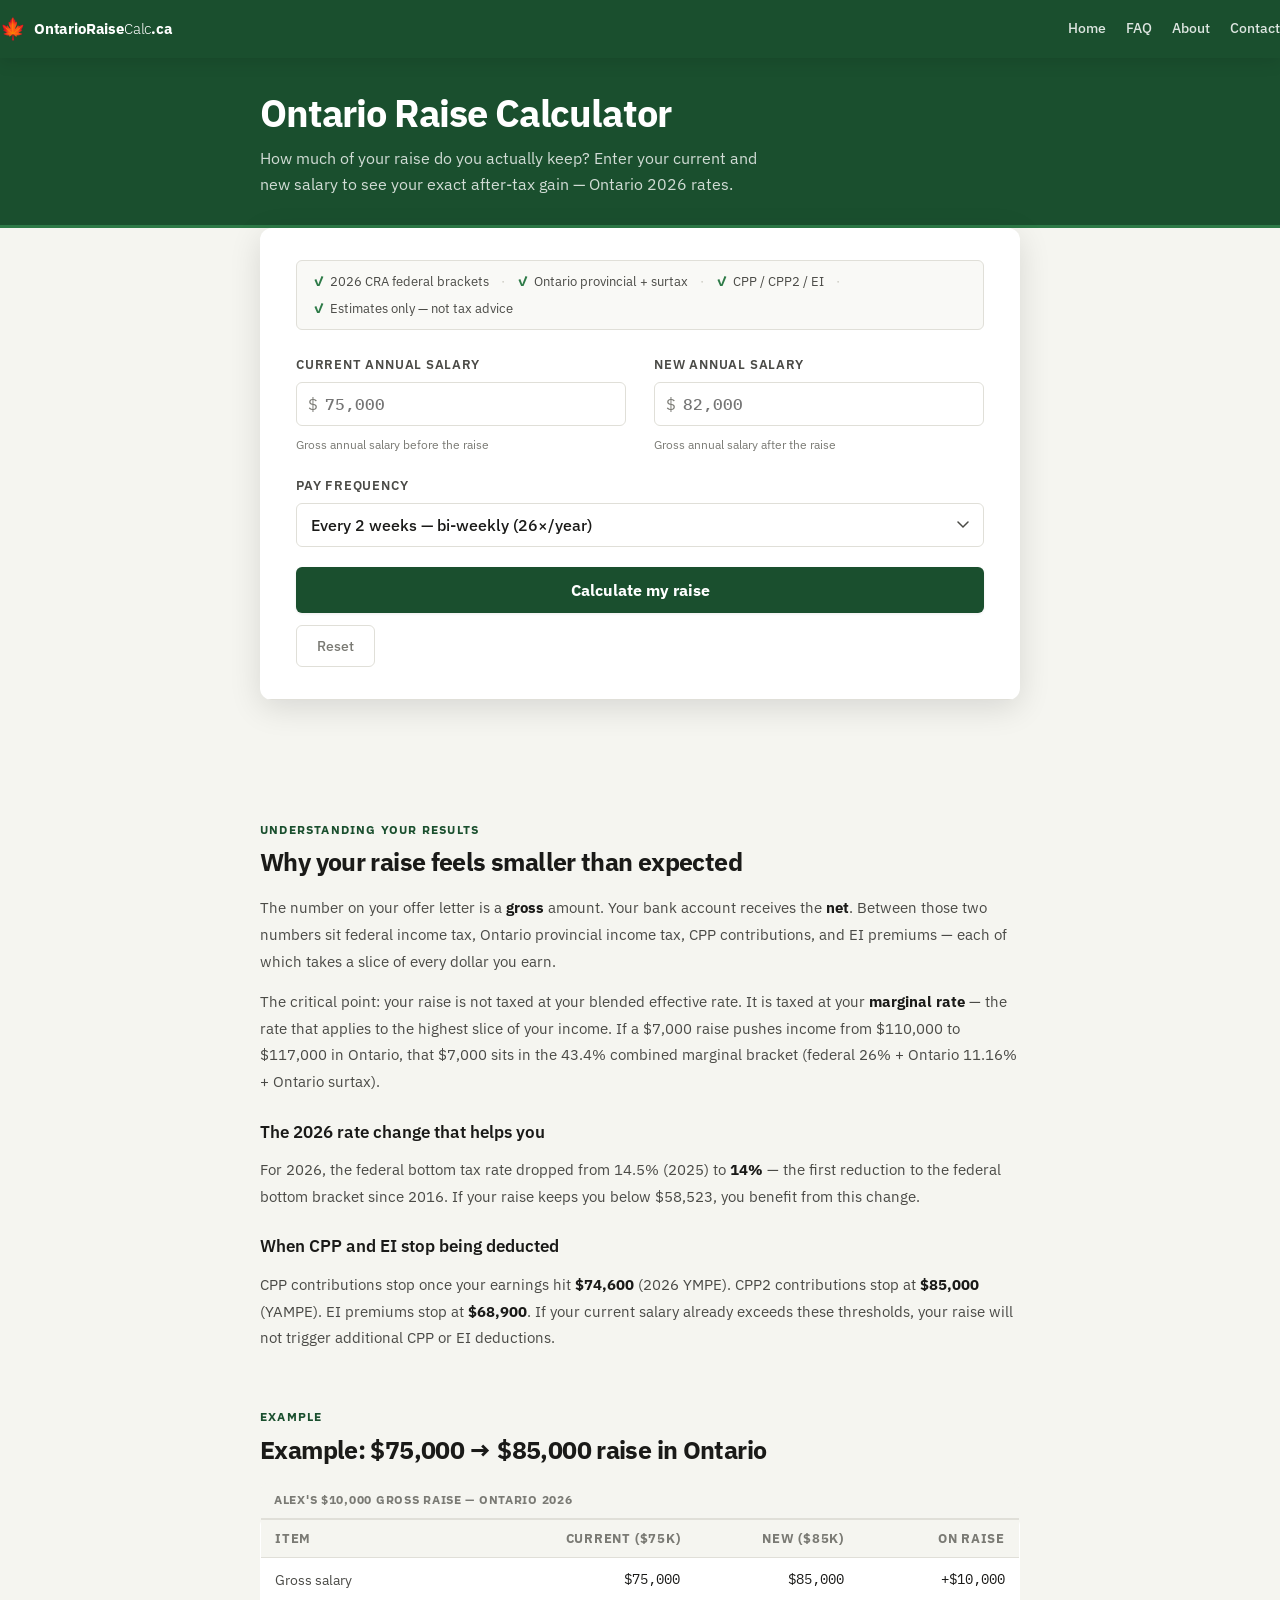
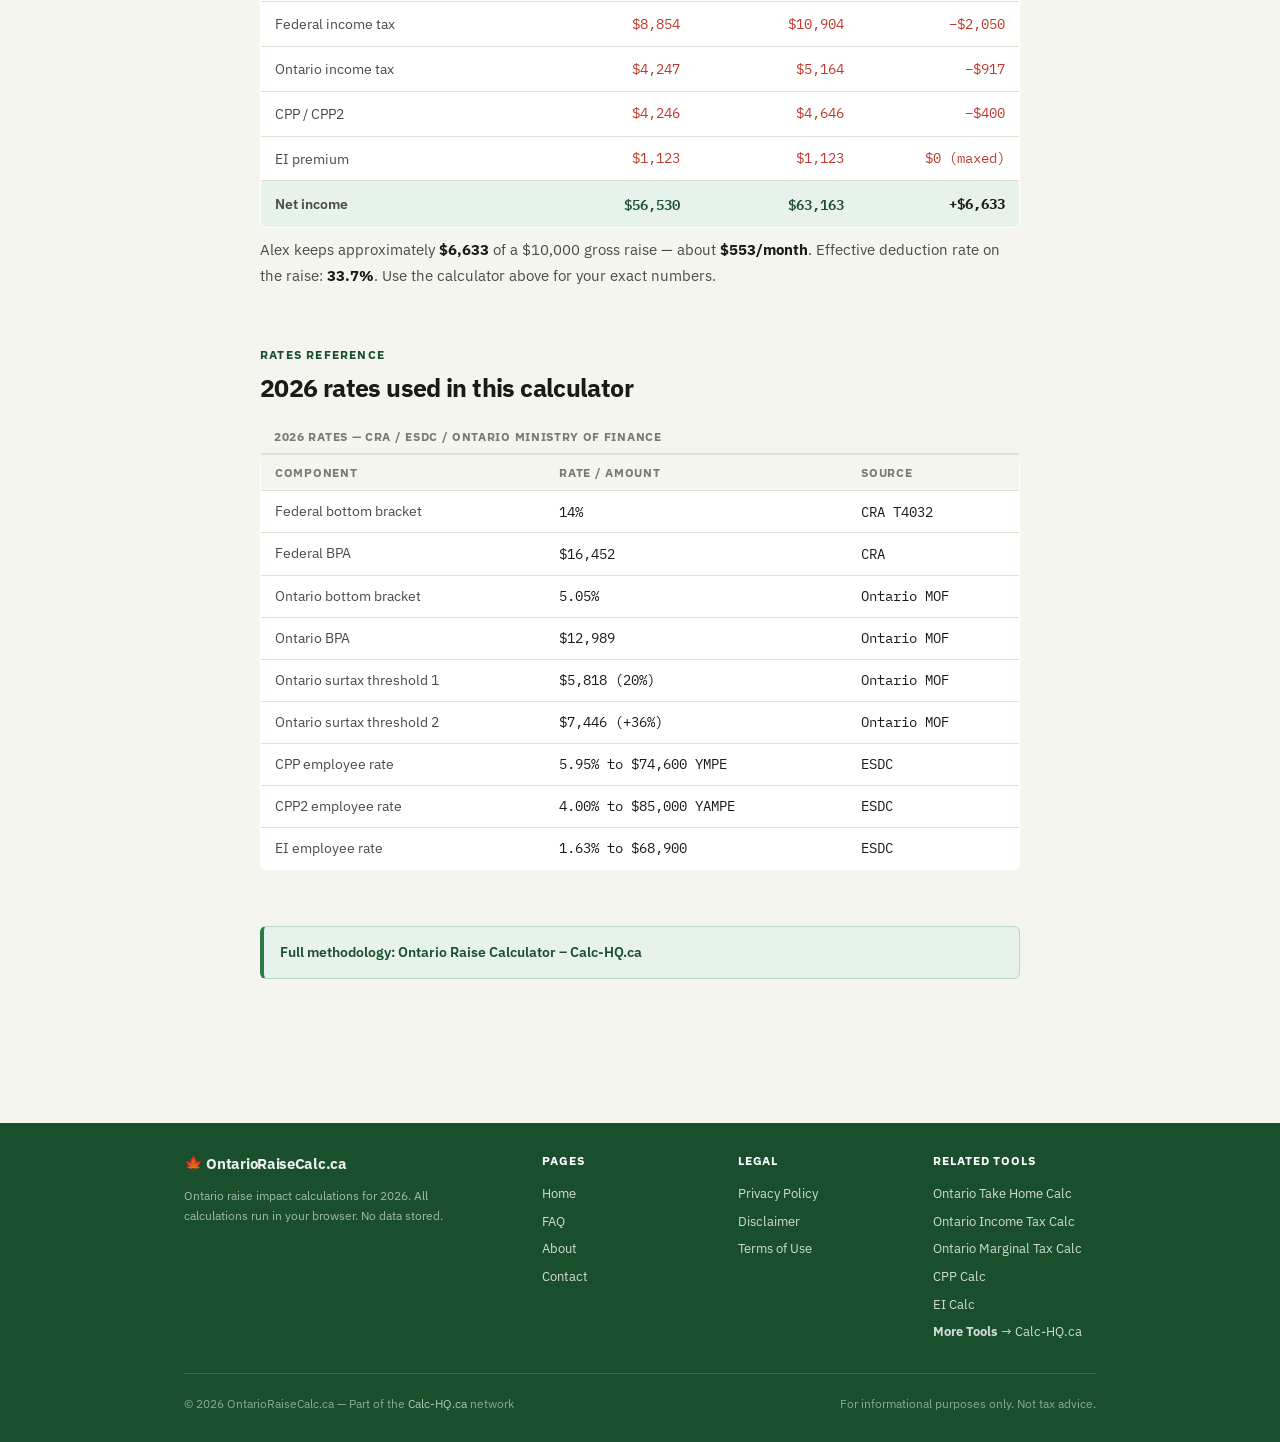
==== commit e3e49e6a: "Restore Ontario Raise Calc gold standard header and footer" ====
--- a/index.html
+++ b/index.html
@@ -352,57 +352,7 @@
       </div>
 
       <!-- FAQ -->
-      <div class="section">
-        <div class="section-label">FAQ</div>
-        <h2>Frequently asked questions</h2>
-        <div class="faq-list">
-
-          <div class="faq-item">
-            <h3>Why is my raise smaller than expected after taxes?</h3>
-            <p>Because raises are taxed at your marginal rate, not your blended average rate. Every dollar of your raise sits on top of your existing income, where the highest brackets apply first. In Ontario, a raise that crosses from $90,000 to $100,000 lands in a combined marginal bracket above 43%.</p>
-          </div>
-
-          <div class="faq-item">
-            <h3>What is the effective deduction rate on a raise?</h3>
-            <p>It is the total percentage of your gross raise consumed by taxes and deductions: <code>1 − (net raise ÷ gross raise)</code>. This is not the same as your blended effective tax rate on all income. It isolates the marginal impact on the raise amount only.</p>
-          </div>
-
-          <div class="faq-item">
-            <h3>Does CPP or EI affect my raise calculation?</h3>
-            <p>Only if your salary is below the ceiling. CPP applies on earnings between $3,500 and $74,600 (2026 YMPE). CPP2 applies between $74,600 and $85,000. EI premiums apply on earnings up to $68,900. If your current salary already exceeds these ceilings, additional CPP or EI will not be deducted from your raise.</p>
-          </div>
-
-          <div class="faq-item">
-            <h3>Is this calculator accurate for 2026?</h3>
-            <p>Yes. It uses 2026 CRA federal brackets (14% bottom rate), 2026 Ontario provincial brackets, 2026 Ontario surtax thresholds ($5,818 and $7,446), and 2026 ESDC CPP/EI rates. Sources: CRA T4032-ON January 2026, Ontario Ministry of Finance 2026.</p>
-          </div>
-
-          <div class="faq-item">
-            <h3>My employer quoted me a raise in monthly terms. How do I use this?</h3>
-            <p>Multiply the monthly amount by 12 to get the annual gross. For example, a "$500/month raise" is approximately $6,000/year gross. Enter your current annual salary and add $6,000 for the new salary field.</p>
-          </div>
-
-          <div class="faq-item">
-            <h3>Can I reduce the tax impact of a raise?</h3>
-            <p>Yes — the most effective tool is an RRSP contribution. RRSP deductions reduce your taxable income, which can lower the amount of your raise subject to higher brackets. Contributing the raise amount to an RRSP defers the tax entirely until withdrawal.</p>
-          </div>
-
-          <div class="faq-item">
-            <h3>What does this calculator not model?</h3>
-            <p>RRSP, TFSA, FHSA, or pension deductions; the Ontario Health Premium (up to $900/year); other non-refundable credits (childcare, disability, tuition, union dues); Quebec parental insurance (QPIP). This calculator is Ontario-specific only.</p>
-          </div>
-
-          <div class="faq-item">
-            <h3>What is the Ontario surtax and does it affect my raise?</h3>
-            <p>The Ontario surtax is an additional tax on top of Ontario provincial tax — applied when your Ontario tax payable exceeds $5,818 (20% surtax) or $7,446 (additional 36% = 56% total). This typically affects incomes above $94,000–$100,000. If your raise pushes Ontario tax above these thresholds, the effective rate on your raise increases significantly.</p>
-          </div>
-
-        </div>
-      </div>
-
-
-
-      <!-- Methodology link -->
+            <!-- Methodology link -->
       <div class="info-box" style="margin-bottom:24px">
         <a href="https://calc-hq.ca/methodology/raise/" style="font-weight:600;color:var(--accent)">Full methodology: Ontario Raise Calculator – Calc-HQ.ca</a>
       </div>
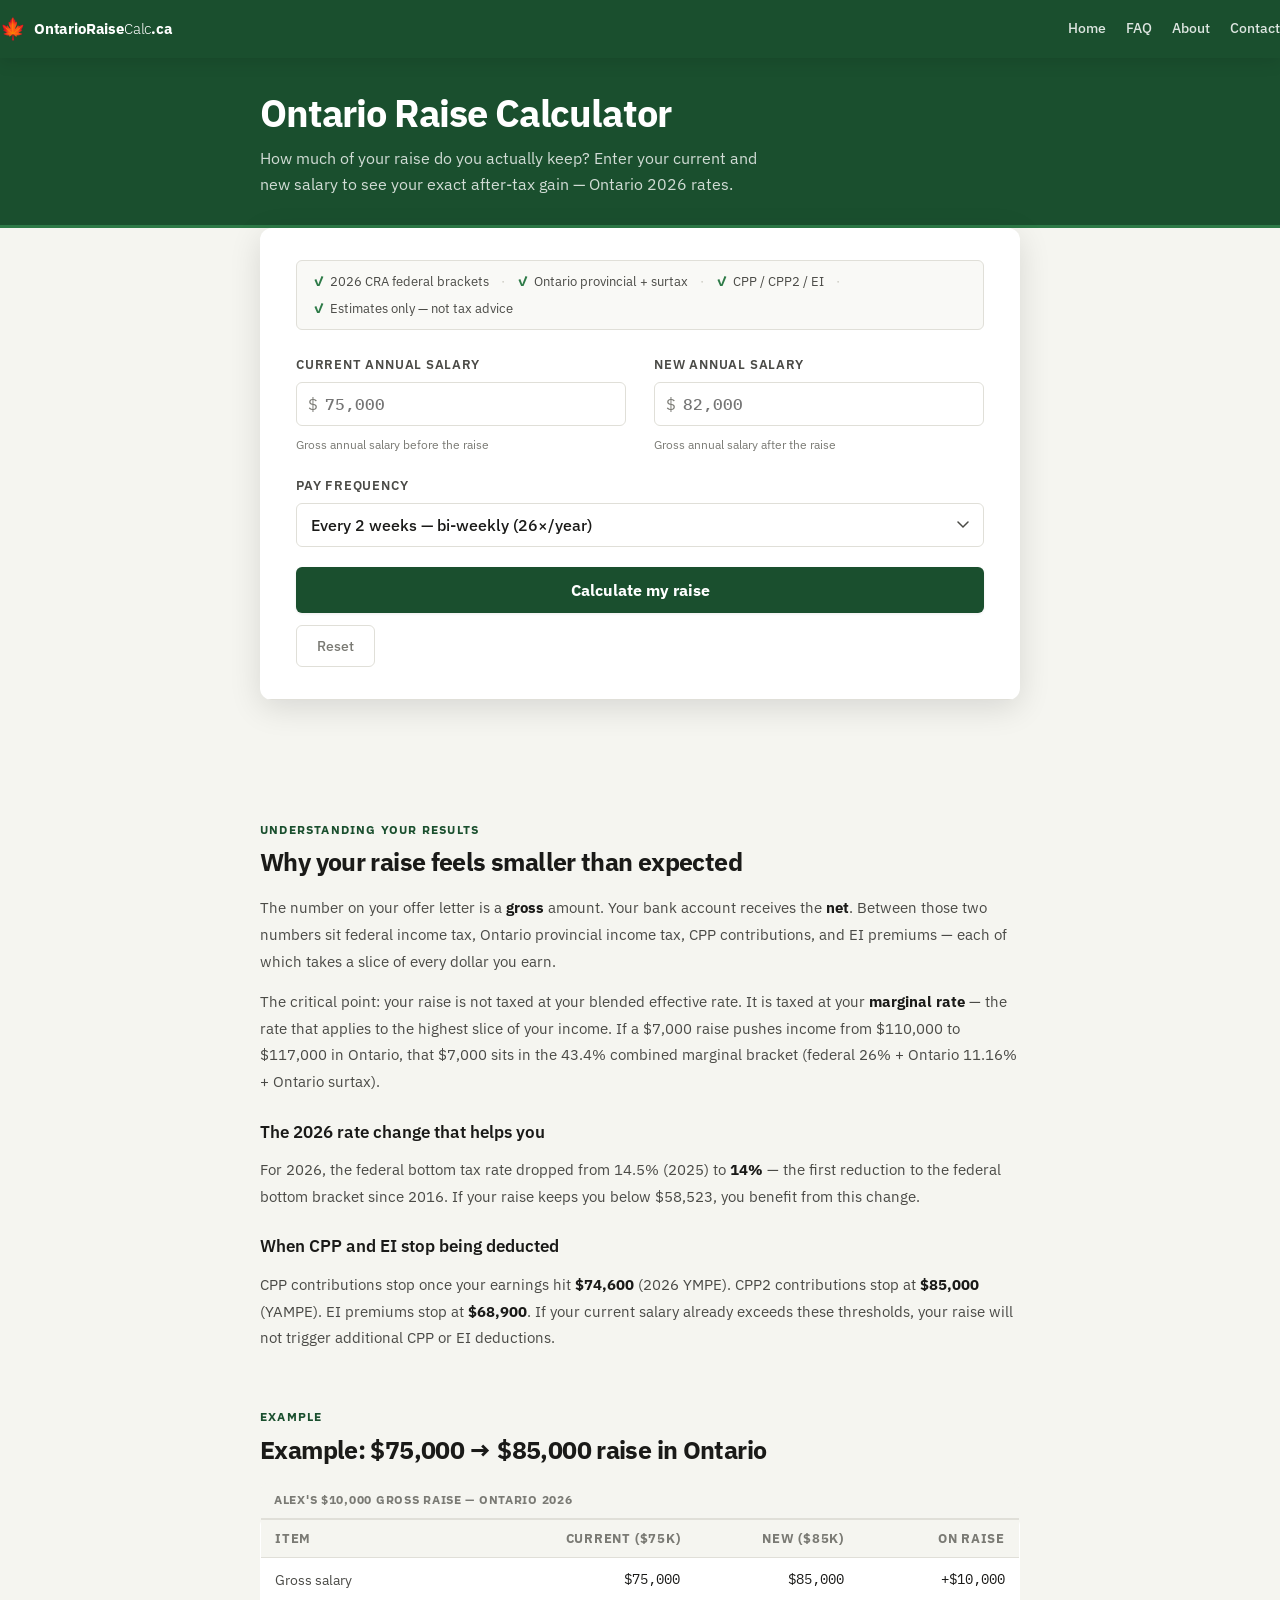
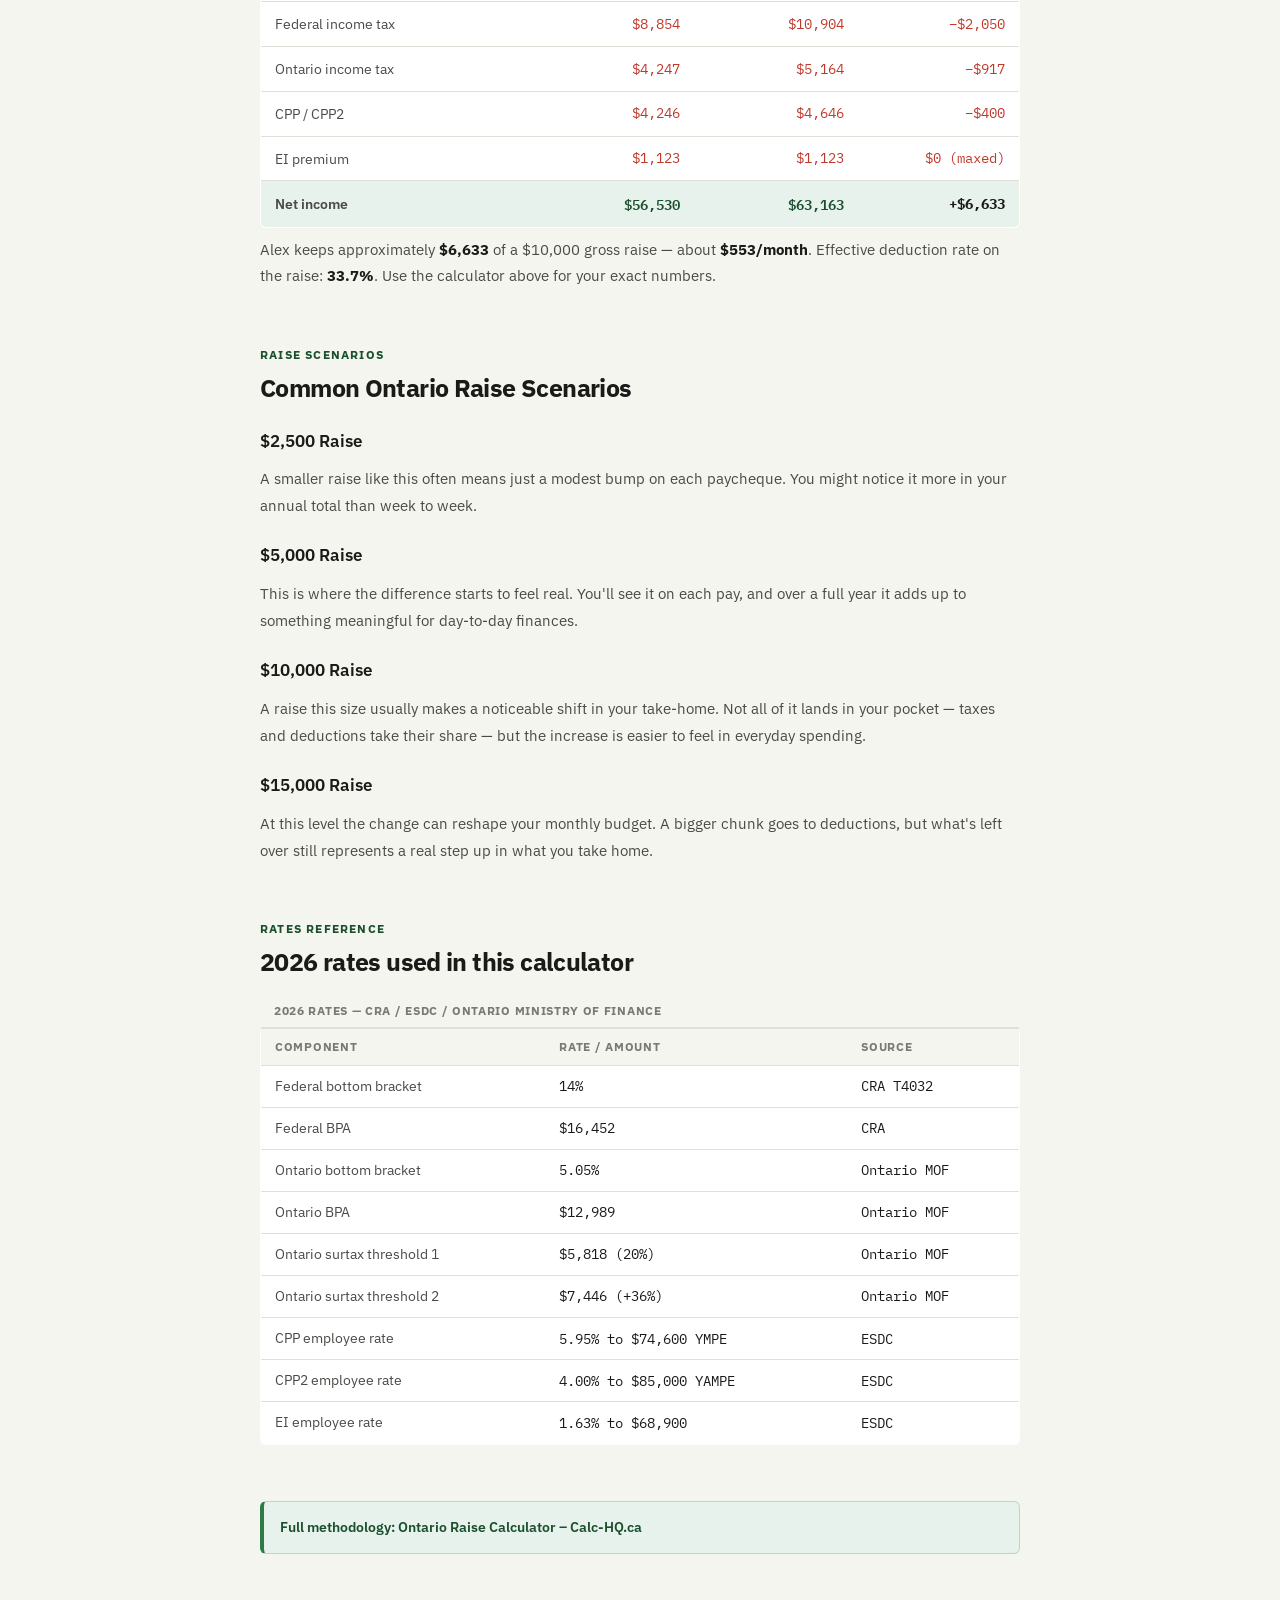
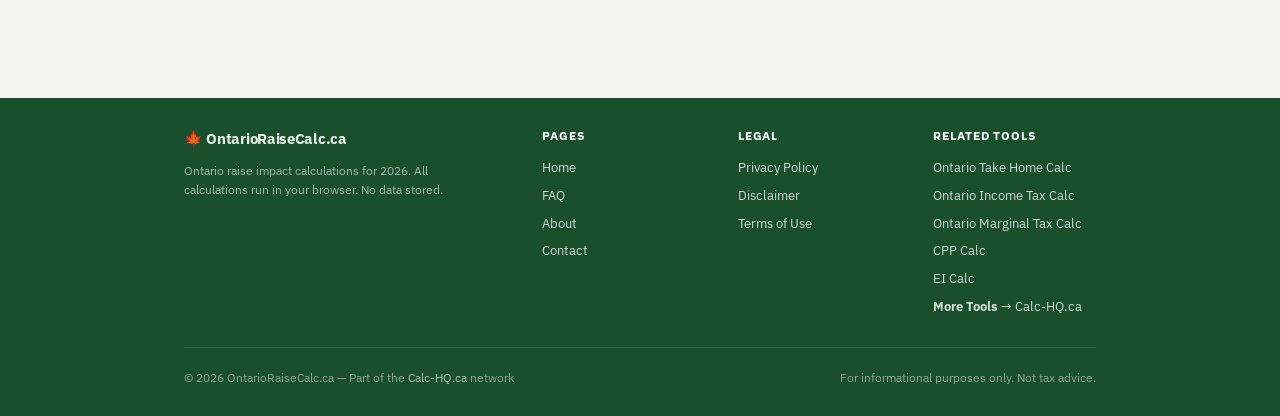
==== commit 2404ec66: "Add common Ontario raise scenarios authority section" ====
--- a/index.html
+++ b/index.html
@@ -326,6 +326,24 @@
         <p class="example-note">Alex keeps approximately <strong>$6,633</strong> of a $10,000 gross raise — about <strong>$553/month</strong>. Effective deduction rate on the raise: <strong>33.7%</strong>. Use the calculator above for your exact numbers.</p>
       </div>
 
+      <!-- Common raise scenarios -->
+      <div class="section">
+        <div class="section-label">Raise Scenarios</div>
+        <h2>Common Ontario Raise Scenarios</h2>
+
+        <h3>$2,500 Raise</h3>
+        <p>A smaller raise like this often means just a modest bump on each paycheque. You might notice it more in your annual total than week to week.</p>
+
+        <h3>$5,000 Raise</h3>
+        <p>This is where the difference starts to feel real. You'll see it on each pay, and over a full year it adds up to something meaningful for day-to-day finances.</p>
+
+        <h3>$10,000 Raise</h3>
+        <p>A raise this size usually makes a noticeable shift in your take-home. Not all of it lands in your pocket — taxes and deductions take their share — but the increase is easier to feel in everyday spending.</p>
+
+        <h3>$15,000 Raise</h3>
+        <p>At this level the change can reshape your monthly budget. A bigger chunk goes to deductions, but what's left over still represents a real step up in what you take home.</p>
+      </div>
+
       <!-- 2026 rates used -->
       <div class="section">
         <div class="section-label">Rates Reference</div>
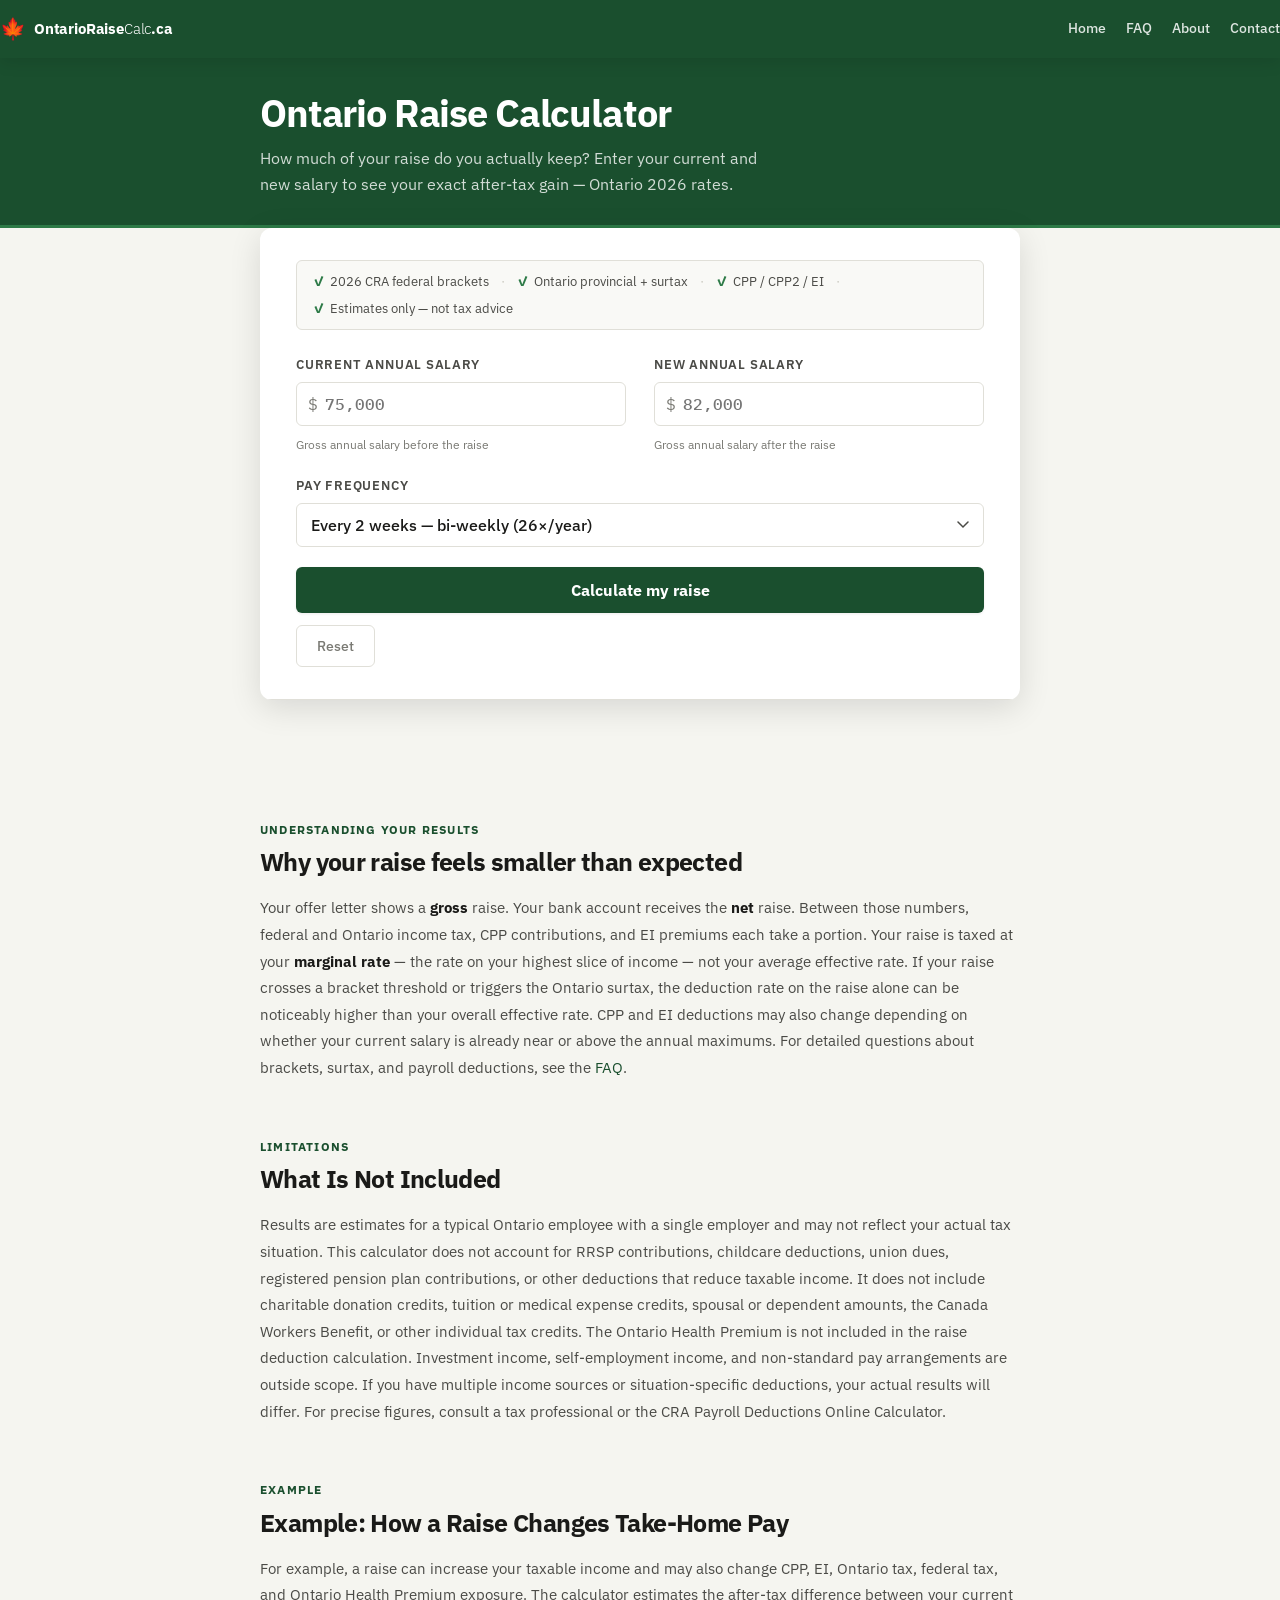
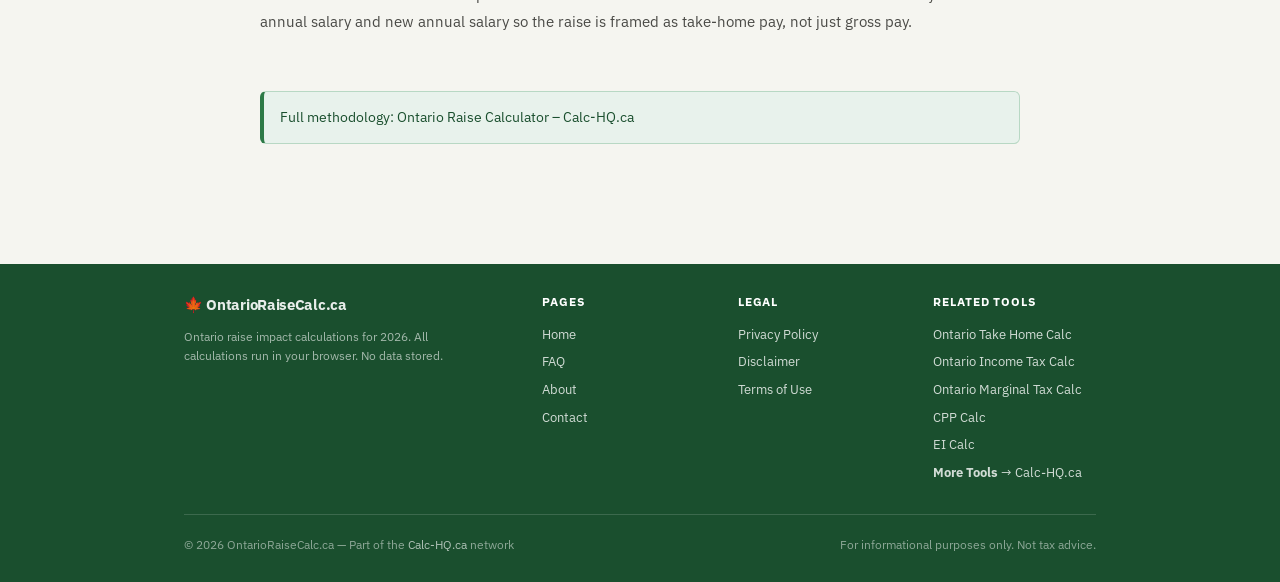
==== commit 6ae5599d: "Clean up Ontario raise homepage support content" ====
--- a/index.html
+++ b/index.html
@@ -288,91 +288,26 @@
       <div class="section">
         <div class="section-label">Understanding Your Results</div>
         <h2>Why your raise feels smaller than expected</h2>
-        <p>The number on your offer letter is a <strong>gross</strong> amount. Your bank account receives the <strong>net</strong>. Between those two numbers sit federal income tax, Ontario provincial income tax, CPP contributions, and EI premiums — each of which takes a slice of every dollar you earn.</p>
-        <p>The critical point: your raise is not taxed at your blended effective rate. It is taxed at your <strong>marginal rate</strong> — the rate that applies to the highest slice of your income. If a $7,000 raise pushes income from $110,000 to $117,000 in Ontario, that $7,000 sits in the 43.4% combined marginal bracket (federal 26% + Ontario 11.16% + Ontario surtax).</p>
-
-        <h3>The 2026 rate change that helps you</h3>
-        <p>For 2026, the federal bottom tax rate dropped from 14.5% (2025) to <strong>14%</strong> — the first reduction to the federal bottom bracket since 2016. If your raise keeps you below $58,523, you benefit from this change.</p>
-
-        <h3>When CPP and EI stop being deducted</h3>
-        <p>CPP contributions stop once your earnings hit <strong>$74,600</strong> (2026 YMPE). CPP2 contributions stop at <strong>$85,000</strong> (YAMPE). EI premiums stop at <strong>$68,900</strong>. If your current salary already exceeds these thresholds, your raise will not trigger additional CPP or EI deductions.</p>
-      </div>
-
-      <!-- Example calculation -->
+        <p>Your offer letter shows a <strong>gross</strong> raise. Your bank account receives the <strong>net</strong> raise. Between those numbers, federal and Ontario income tax, CPP contributions, and EI premiums each take a portion. Your raise is taxed at your <strong>marginal rate</strong> — the rate on your highest slice of income — not your average effective rate. If your raise crosses a bracket threshold or triggers the Ontario surtax, the deduction rate on the raise alone can be noticeably higher than your overall effective rate. CPP and EI deductions may also change depending on whether your current salary is already near or above the annual maximums. For detailed questions about brackets, surtax, and payroll deductions, see the <a href="faq.html">FAQ</a>.</p>
+      </div>
+
+      <!-- What Is Not Included -->
+      <div class="section">
+        <div class="section-label">Limitations</div>
+        <h2>What Is Not Included</h2>
+        <p>Results are estimates for a typical Ontario employee with a single employer and may not reflect your actual tax situation. This calculator does not account for RRSP contributions, childcare deductions, union dues, registered pension plan contributions, or other deductions that reduce taxable income. It does not include charitable donation credits, tuition or medical expense credits, spousal or dependent amounts, the Canada Workers Benefit, or other individual tax credits. The Ontario Health Premium is not included in the raise deduction calculation. Investment income, self-employment income, and non-standard pay arrangements are outside scope. If you have multiple income sources or situation-specific deductions, your actual results will differ. For precise figures, consult a tax professional or the CRA Payroll Deductions Online Calculator.</p>
+      </div>
+
+      <!-- Example -->
       <div class="section">
         <div class="section-label">Example</div>
-        <h2>Example: $75,000 → $85,000 raise in Ontario</h2>
-        <div class="example-table-wrap">
-          <table class="example-table" aria-label="Example raise calculation">
-            <caption>Alex's $10,000 gross raise — Ontario 2026</caption>
-            <thead>
-              <tr>
-                <th>Item</th>
-                <th>Current ($75K)</th>
-                <th>New ($85K)</th>
-                <th>On raise</th>
-              </tr>
-            </thead>
-            <tbody>
-              <tr><td>Gross salary</td><td>$75,000</td><td>$85,000</td><td>+$10,000</td></tr>
-              <tr class="deduct"><td>Federal income tax</td><td>$8,854</td><td>$10,904</td><td>−$2,050</td></tr>
-              <tr class="deduct"><td>Ontario income tax</td><td>$4,247</td><td>$5,164</td><td>−$917</td></tr>
-              <tr class="deduct"><td>CPP / CPP2</td><td>$4,246</td><td>$4,646</td><td>−$400</td></tr>
-              <tr class="deduct"><td>EI premium</td><td>$1,123</td><td>$1,123</td><td>$0 (maxed)</td></tr>
-              <tr><td>Net income</td><td>$56,530</td><td>$63,163</td><td><strong>+$6,633</strong></td></tr>
-            </tbody>
-          </table>
-        </div>
-        <p class="example-note">Alex keeps approximately <strong>$6,633</strong> of a $10,000 gross raise — about <strong>$553/month</strong>. Effective deduction rate on the raise: <strong>33.7%</strong>. Use the calculator above for your exact numbers.</p>
-      </div>
-
-      <!-- Common raise scenarios -->
-      <div class="section">
-        <div class="section-label">Raise Scenarios</div>
-        <h2>Common Ontario Raise Scenarios</h2>
-
-        <h3>$2,500 Raise</h3>
-        <p>A smaller raise like this often means just a modest bump on each paycheque. You might notice it more in your annual total than week to week.</p>
-
-        <h3>$5,000 Raise</h3>
-        <p>This is where the difference starts to feel real. You'll see it on each pay, and over a full year it adds up to something meaningful for day-to-day finances.</p>
-
-        <h3>$10,000 Raise</h3>
-        <p>A raise this size usually makes a noticeable shift in your take-home. Not all of it lands in your pocket — taxes and deductions take their share — but the increase is easier to feel in everyday spending.</p>
-
-        <h3>$15,000 Raise</h3>
-        <p>At this level the change can reshape your monthly budget. A bigger chunk goes to deductions, but what's left over still represents a real step up in what you take home.</p>
-      </div>
-
-      <!-- 2026 rates used -->
-      <div class="section">
-        <div class="section-label">Rates Reference</div>
-        <h2>2026 rates used in this calculator</h2>
-        <div class="rate-table-wrap">
-          <table class="rate-table" aria-label="2026 tax rates">
-            <caption>2026 rates — CRA / ESDC / Ontario Ministry of Finance</caption>
-            <thead>
-              <tr><th>Component</th><th>Rate / Amount</th><th>Source</th></tr>
-            </thead>
-            <tbody>
-              <tr><td>Federal bottom bracket</td><td>14%</td><td>CRA T4032</td></tr>
-              <tr><td>Federal BPA</td><td>$16,452</td><td>CRA</td></tr>
-              <tr><td>Ontario bottom bracket</td><td>5.05%</td><td>Ontario MOF</td></tr>
-              <tr><td>Ontario BPA</td><td>$12,989</td><td>Ontario MOF</td></tr>
-              <tr><td>Ontario surtax threshold 1</td><td>$5,818 (20%)</td><td>Ontario MOF</td></tr>
-              <tr><td>Ontario surtax threshold 2</td><td>$7,446 (+36%)</td><td>Ontario MOF</td></tr>
-              <tr><td>CPP employee rate</td><td>5.95% to $74,600 YMPE</td><td>ESDC</td></tr>
-              <tr><td>CPP2 employee rate</td><td>4.00% to $85,000 YAMPE</td><td>ESDC</td></tr>
-              <tr><td>EI employee rate</td><td>1.63% to $68,900</td><td>ESDC</td></tr>
-            </tbody>
-          </table>
-        </div>
-      </div>
-
-      <!-- FAQ -->
-            <!-- Methodology link -->
-      <div class="info-box" style="margin-bottom:24px">
-        <a href="https://calc-hq.ca/methodology/raise/" style="font-weight:600;color:var(--accent)">Full methodology: Ontario Raise Calculator – Calc-HQ.ca</a>
+        <h2>Example: How a Raise Changes Take-Home Pay</h2>
+        <p>For example, a raise can increase your taxable income and may also change CPP, EI, Ontario tax, federal tax, and Ontario Health Premium exposure. The calculator estimates the after-tax difference between your current annual salary and new annual salary so the raise is framed as take-home pay, not just gross pay.</p>
+      </div>
+
+      <!-- Methodology link -->
+      <div class="info-box">
+        <a href="https://calc-hq.ca/methodology/raise/">Full methodology: Ontario Raise Calculator – Calc-HQ.ca</a>
       </div>
 
     </div><!-- /content-width -->
